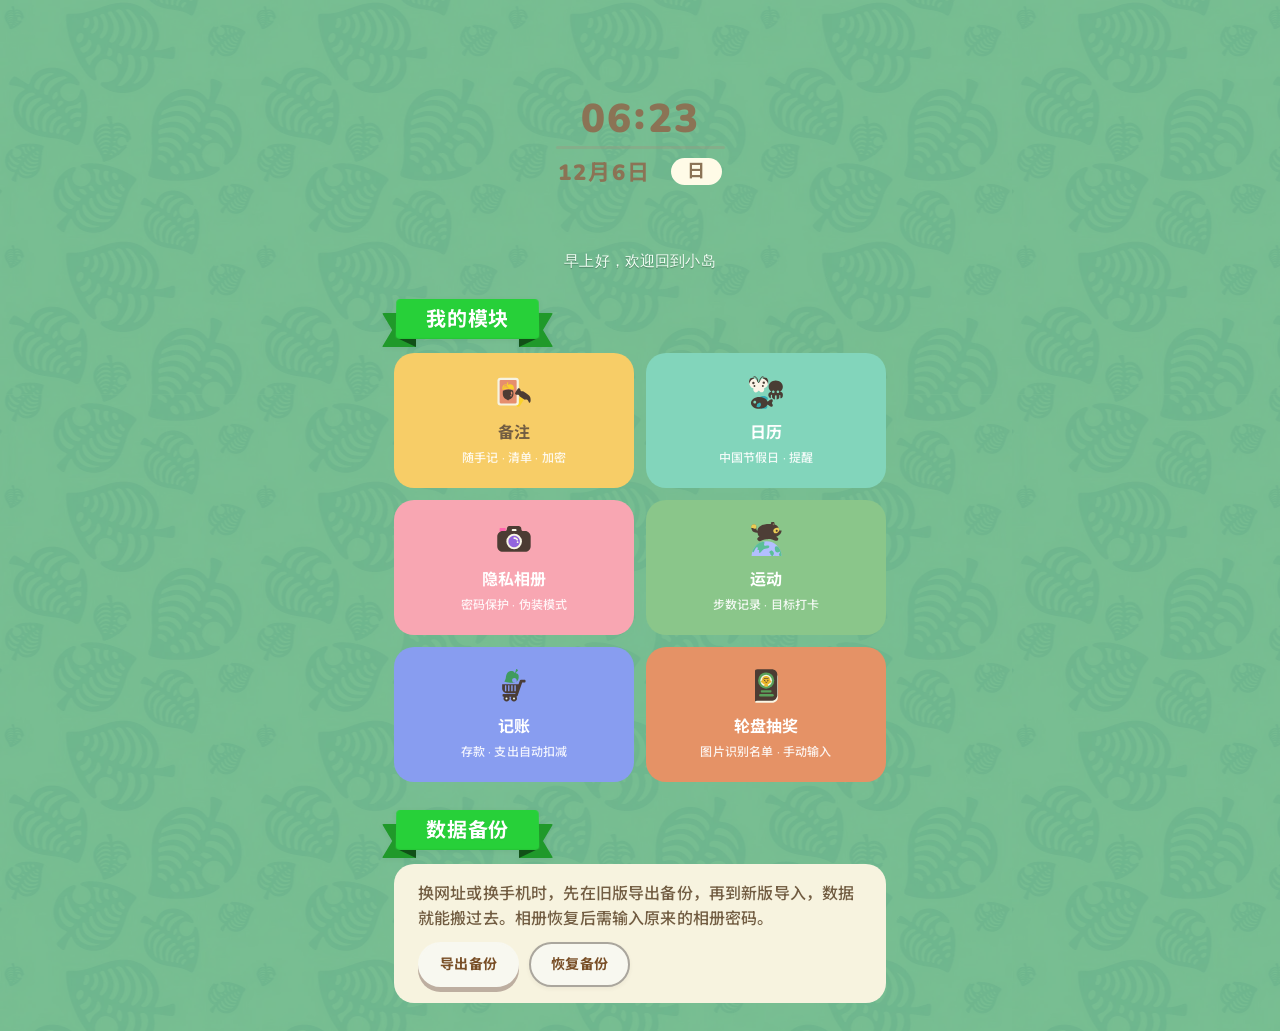
==== mobile.html @ 356480a2 "fix local model url + cloud error surfacing" ====
<!doctype html>
<html lang="zh-CN">
    <head>
        <meta charset="UTF-8" />
        <meta name="viewport" content="width=device-width, initial-scale=1.0, viewport-fit=cover" />
        <meta name="theme-color" content="#7dc395" />
        <meta name="apple-mobile-web-app-capable" content="yes" />
        <meta name="apple-mobile-web-app-status-bar-style" content="default" />
        <link rel="icon" href="./icon-180.png" />
        <link rel="apple-touch-icon" href="./icon-180.png" />
        <title>小岛生活</title>
      <script type="module" crossorigin src="./assets/mobile-BVuqs8he.js"></script>
      <link rel="modulepreload" crossorigin href="./assets/Wallet-O0yBPDvD.js">
      <link rel="stylesheet" crossorigin href="./assets/Wallet-Bjj44IBG.css">
      <link rel="stylesheet" crossorigin href="./assets/mobile-mYbQJjH1.css">
    </head>
    <body>
        <div id="root"></div>
    </body>
</html>
---- assets/Wallet-Bjj44IBG.css ----
@font-face{font-family:Nunito;font-style:normal;font-weight:500;font-display:swap;src:url(./nunito-latin-500-normal.78b3b3a4-EugFkASW.woff2) format("woff2")}@font-face{font-family:Nunito;font-style:normal;font-weight:700;font-display:swap;src:url(./nunito-latin-700-normal.0b62b606-Dort48En.woff2) format("woff2")}@font-face{font-family:Nunito;font-style:normal;font-weight:900;font-display:swap;src:url(./nunito-latin-900-normal.8b5d13b8-BVB1fGs6.woff2) format("woff2")}@font-face{font-family:Noto Sans SC;font-style:normal;font-weight:400;font-display:swap;src:url(./noto-sans-sc-latin-400-normal.d0072abd-C8q2FS1w.woff2) format("woff2")}@font-face{font-family:Noto Sans SC;font-style:normal;font-weight:500;font-display:swap;src:url(./noto-sans-sc-latin-500-normal.df58f967-JVPArRf3.woff2) format("woff2")}@font-face{font-family:Noto Sans SC;font-style:normal;font-weight:700;font-display:swap;src:url(./noto-sans-sc-latin-700-normal.11e48442-BzR54Sjf.woff2) format("woff2")}@font-face{font-family:Noto Sans SC;font-style:normal;font-weight:400;font-display:swap;src:url(./noto-sans-sc-chinese-simplified-400-normal.e25467c8-Ba7eOkfT.woff2) format("woff2")}@font-face{font-family:Noto Sans SC;font-style:normal;font-weight:500;font-display:swap;src:url(./noto-sans-sc-chinese-simplified-500-normal.d3553b6f-z_irmif2.woff2) format("woff2")}@font-face{font-family:Noto Sans SC;font-style:normal;font-weight:700;font-display:swap;src:url(./noto-sans-sc-chinese-simplified-700-normal.6e0a7691-DoUziBww.woff2) format("woff2")}:root{--animal-primary-color: #19c8b9;--animal-primary-color-hover: #3dd4c6;--animal-primary-color-active: #50b9ab;--animal-primary-color-bg: #e6f9f6;--animal-success-color: #6fba2c;--animal-success-color-hover: #85cc45;--animal-success-color-active: #5a9e1e;--animal-warning-color: #f5c31c;--animal-warning-color-hover: #f7d04a;--animal-warning-color-active: #dba90e;--animal-error-color: #e05a5a;--animal-error-color-hover: #e87878;--animal-error-color-active: #c94444;--animal-text-color: #794f27;--animal-text-color-secondary: #9f927d;--animal-text-color-muted: #794f27;--animal-text-color-disabled: #c4b89e;--animal-border-color: #aaa69d;--animal-border-color-hover: #827157;--animal-border-color-light: #e8e2d6;--animal-bg-color: #f8f8f0;--animal-bg-color-secondary: #f0e8d8;--animal-bg-color-disabled: #f0ece2;--animal-mask-bg: rgba(0, 0, 0, .35);--animal-font-family: Nunito, "Noto Sans SC", -apple-system, "PingFang SC", "Hiragino Sans GB", "Microsoft YaHei", sans-serif !important;--animal-font-size-sm: 12px;--animal-font-size-base: 14px;--animal-font-size-lg: 16px;--animal-line-height-base: 1.5715;--animal-spacing-xs: 4px;--animal-spacing-sm: 8px;--animal-spacing-md: 12px;--animal-spacing-lg: 16px;--animal-spacing-xl: 24px;--animal-border-radius-sm: 16px;--animal-border-radius-base: 18px;--animal-border-radius-lg: 24px;--animal-border-width: 2px;--animal-shadow-sm: 0 2px 4px 0 rgba(61, 52, 40, .06);--animal-shadow-base: 0 3px 10px 0 rgba(61, 52, 40, .1);--animal-shadow-lg: 0 8px 24px 0 rgba(61, 52, 40, .14);--animal-motion-duration-fast: .15s;--animal-motion-duration-base: .25s;--animal-motion-duration-slow: .35s;--animal-motion-ease: cubic-bezier(.4, 0, .2, 1);--animal-height-sm: 32px;--animal-height-base: 40px;--animal-height-lg: 48px}*,*:before,*:after{box-sizing:border-box}[class^=animal-]{font-family:var(--animal-font-family);color:var(--animal-text-color);-webkit-font-smoothing:antialiased;-moz-osx-font-smoothing:grayscale}.animal-backtop-5ePXP{position:fixed;bottom:48px;right:32px;z-index:1000;cursor:pointer;transition:opacity .3s cubic-bezier(.4,0,.2,1),transform .3s cubic-bezier(.4,0,.2,1),visibility .3s cubic-bezier(.4,0,.2,1);opacity:0;visibility:hidden;transform:translateY(12px);-webkit-user-select:none;user-select:none;border:none;outline:none;background:none;padding:0;line-height:1}.animal-backtop-5ePXP:hover{transform:translateY(0) scale(1.08)}.animal-backtop-5ePXP:active{transform:translateY(2px) scale(.96)}.animal-backtop-5ePXP:focus-visible{outline:2px solid #ffcc00;outline-offset:4px;border-radius:50%}.animal-visible-XgX7f{opacity:1;visibility:visible;transform:translateY(0)}.animal-img-iiltk{width:120px;height:120px;display:block;object-fit:contain;filter:drop-shadow(0 4px 10px rgba(91,78,30,.22));transition:filter .25s ease}.animal-backtop-5ePXP:hover .animal-img-iiltk{filter:drop-shadow(0 4px 14px rgba(91,78,30,.32))}@media(max-width:768px){.animal-backtop-5ePXP{bottom:24px;right:16px}.animal-img-iiltk{width:80px;height:80px}}.animal-btn-QoKe1{position:relative;display:inline-flex;align-items:center;justify-content:center;gap:var(--animal-spacing-sm);font-family:var(--animal-font-family);font-weight:600;white-space:nowrap;cursor:pointer;border:var(--animal-border-width) solid transparent;border-radius:50px;transition:all var(--animal-motion-duration-base) var(--animal-motion-ease);-webkit-user-select:none;user-select:none;outline:none;line-height:1;letter-spacing:.02em;box-shadow:var(--animal-shadow-sm)}.animal-btn-QoKe1:focus-visible{outline:2px solid var(--animal-primary-color);outline-offset:2px}.animal-btn-QoKe1:disabled{cursor:not-allowed;opacity:.5;box-shadow:none}.animal-btn-small-6Srsd{height:var(--animal-height-sm);padding:0 var(--animal-spacing-lg);font-size:var(--animal-font-size-sm);border-radius:var(--animal-border-radius-sm)}.animal-btn-middle-zEXqv{height:45px;padding:0 20px;font-size:var(--animal-font-size-base)}.animal-btn-large-k9IvA{height:var(--animal-height-lg);padding:0 32px;font-size:var(--animal-font-size-lg);border-radius:var(--animal-border-radius-lg)}.animal-btn-default-L7yE6{color:var(--animal-text-color);background:var(--animal-bg-color);border-color:var(--animal-border-color)}.animal-btn-default-L7yE6:hover:not(:disabled){color:var(--animal-primary-color);border-color:var(--animal-primary-color);box-shadow:var(--animal-shadow-base);transform:translateY(-1px)}.animal-btn-default-L7yE6:active:not(:disabled){color:var(--animal-primary-color-active);border-color:var(--animal-primary-color-active);transform:translateY(0);box-shadow:var(--animal-shadow-sm)}.animal-btn-primary-9tMG9{color:#794f27;background:#f8f8f0;border-color:#f8f8f0;box-shadow:0 5px #bdaea0}.animal-btn-primary-9tMG9:hover:not(:disabled){background:#f8f8f0;border-color:#f8f8f0;transform:translateY(-1px);box-shadow:0 6px #bdaea0}.animal-btn-primary-9tMG9:active:not(:disabled){background:#f8f8f0;border-color:#f8f8f0;transform:translateY(2px);box-shadow:0 1px #bdaea0}.animal-btn-dashed-wzZ-i{color:var(--animal-text-color);background:var(--animal-bg-color);border-color:var(--animal-border-color);border-style:dashed}.animal-btn-dashed-wzZ-i:hover:not(:disabled){color:var(--animal-primary-color);border-color:var(--animal-primary-color);transform:translateY(-1px)}.animal-btn-dashed-wzZ-i:active:not(:disabled){color:var(--animal-primary-color-active);border-color:var(--animal-primary-color-active);transform:translateY(0)}.animal-btn-text-Tope4{color:var(--animal-text-color);background:transparent;border-color:transparent;box-shadow:none}.animal-btn-text-Tope4:hover:not(:disabled){background:var(--animal-bg-color-secondary)}.animal-btn-text-Tope4:active:not(:disabled){background:#e9ddc6}.animal-btn-link-pURnf{color:var(--animal-primary-color);background:transparent;border-color:transparent;box-shadow:none}.animal-btn-link-pURnf:hover:not(:disabled){color:var(--animal-primary-color-hover);opacity:.85}.animal-btn-link-pURnf:active:not(:disabled){color:var(--animal-primary-color-active)}.animal-btn-danger-zQ4kF.animal-btn-primary-9tMG9{color:#fff;background:var(--animal-error-color);border-color:var(--animal-error-color);box-shadow:0 5px 0 0 var(--animal-error-color-active)}.animal-btn-danger-zQ4kF.animal-btn-primary-9tMG9:hover:not(:disabled){background:var(--animal-error-color-hover);border-color:var(--animal-error-color-hover);box-shadow:0 6px 0 0 var(--animal-error-color-active)}.animal-btn-danger-zQ4kF.animal-btn-primary-9tMG9:active:not(:disabled){background:var(--animal-error-color-active);border-color:var(--animal-error-color-active);box-shadow:0 1px 0 0 var(--animal-error-color-active)}.animal-btn-danger-zQ4kF.animal-btn-default-L7yE6,.animal-btn-danger-zQ4kF.animal-btn-dashed-wzZ-i{color:#e05a5a;border-color:var(--animal-error-color)}.animal-btn-danger-zQ4kF.animal-btn-default-L7yE6:hover:not(:disabled),.animal-btn-danger-zQ4kF.animal-btn-dashed-wzZ-i:hover:not(:disabled){color:#e05a5a;border-color:var(--animal-error-color-hover)}.animal-btn-danger-zQ4kF.animal-btn-default-L7yE6:active:not(:disabled),.animal-btn-danger-zQ4kF.animal-btn-dashed-wzZ-i:active:not(:disabled){color:#e05a5a;border-color:var(--animal-error-color-active)}.animal-btn-danger-zQ4kF.animal-btn-text-Tope4,.animal-btn-danger-zQ4kF.animal-btn-link-pURnf{color:#fff}.animal-btn-danger-zQ4kF.animal-btn-text-Tope4:hover:not(:disabled),.animal-btn-danger-zQ4kF.animal-btn-link-pURnf:hover:not(:disabled){color:#fff}.animal-btn-danger-zQ4kF.animal-btn-text-Tope4:active:not(:disabled),.animal-btn-danger-zQ4kF.animal-btn-link-pURnf:active:not(:disabled){color:#fff}.animal-btn-ghost-Ykty4{background:transparent;box-shadow:none}.animal-btn-ghost-Ykty4.animal-btn-primary-9tMG9{color:var(--animal-primary-color);background:transparent;box-shadow:none}.animal-btn-ghost-Ykty4.animal-btn-primary-9tMG9:hover:not(:disabled){color:var(--animal-primary-color-hover);border-color:var(--animal-primary-color-hover);background:#19c8b914}.animal-btn-block-MC4pp{display:flex;width:100%}.animal-btn-loading-PfXLM{cursor:default;pointer-events:none;box-shadow:none;background:#0ec4b6;border:4px solid #4de2da;color:#fff;background-image:repeating-linear-gradient(-45deg,#0ec4b6,#0ec4b6 10px,#01b0a7 10px 20px);background-size:28.28px 28.28px;animation:animal-animal-btn-loading-Rf1hg 1s linear infinite}.animal-btn-icon-P5CS9{display:inline-flex;align-items:center}@keyframes animal-animal-btn-loading-Rf1hg{0%{background-position:0 0}to{background-position:-28.28px 0}}.animal-card-DJ515{border-radius:20px;background:#f7f3df;padding:16px 24px;color:#725d42;font-weight:500;transition:all .3s ease}.animal-card-dashed-fqnm1{background:#faf8f2;border:2px dashed #e8dcc8;box-shadow:none}.animal-card-hoverable-RF-YV{cursor:pointer}.animal-card-hoverable-RF-YV:hover{transform:translateY(-2px)}.animal-card-hoverable-RF-YV.animal-card-dashed-fqnm1:hover{transform:none;border-color:#d4c4a8}.animal-card-app-pink-3Eo8d{background:#f8a6b2;color:#fff}.animal-card-purple-Gq7sR{background:#b77dee;color:#fff}.animal-card-app-blue-GHH1a{background:#889df0;color:#fff}.animal-card-app-yellow-DWB-L{background:#f7cd67;color:#725d42}.animal-card-app-orange-V5yD7{background:#e59266;color:#fff}.animal-card-app-teal-R5kFG{background:#82d5bb;color:#fff}.animal-card-app-green-xlNUs{background:#8ac68a;color:#fff}.animal-card-app-red-DzE0l{background:#fc736d;color:#fff}.animal-card-lime-green-KiJbe{background:#d1da49;color:#3d5a1a}.animal-card-yellow-green-4c-lF{background:#ecdf52;color:#725d42}.animal-card-brown-hLCrx{background:#9a835a;color:#fff}.animal-card-warm-peach-pink-RlSVo{background:#e18c6f;color:#fff}.animal-pattern-default-w-ord{background:radial-gradient(circle,rgba(196,184,158,.15) 1.5px,transparent 1.5px),radial-gradient(circle,rgba(196,184,158,.1) 1px,transparent 1px),#f7f3df;background-size:28px 28px,14px 14px;background-position:0 0,7px 7px;border:1.5px solid #d4c4a8;color:#725d42}.animal-pattern-app-pink--UNSj{background:radial-gradient(circle,rgba(248,166,178,.18) 1.5px,transparent 1.5px),radial-gradient(circle,rgba(255,200,210,.12) 1px,transparent 1px),#fde4e8;background-size:28px 28px,14px 14px;background-position:0 0,7px 7px;border:1.5px solid #f8a6b2;color:#a85565}.animal-pattern-purple-uTyc6{background:radial-gradient(circle,rgba(183,125,238,.18) 1.5px,transparent 1.5px),radial-gradient(circle,rgba(220,180,255,.12) 1px,transparent 1px),#f0e8ff;background-size:28px 28px,14px 14px;background-position:0 0,7px 7px;border:1.5px solid #b77dee;color:#6a3a9a}.animal-pattern-app-blue-KIXQM{background:radial-gradient(circle,rgba(136,157,240,.18) 1.5px,transparent 1.5px),radial-gradient(circle,rgba(180,195,255,.12) 1px,transparent 1px),#e8edff;background-size:28px 28px,14px 14px;background-position:0 0,7px 7px;border:1.5px solid #889df0;color:#4a5a8a}.animal-pattern-app-yellow-K9MwO{background:radial-gradient(circle,rgba(247,205,103,.18) 1.5px,transparent 1.5px),radial-gradient(circle,rgba(255,230,160,.12) 1px,transparent 1px),#fff8e0;background-size:28px 28px,14px 14px;background-position:0 0,7px 7px;border:1.5px solid #f7cd67;color:#7a6528}.animal-pattern-app-orange-QdKbc{background:radial-gradient(circle,rgba(229,146,102,.18) 1.5px,transparent 1.5px),radial-gradient(circle,rgba(255,190,150,.12) 1px,transparent 1px),#fff0e8;background-size:28px 28px,14px 14px;background-position:0 0,7px 7px;border:1.5px solid #e59266;color:#8a4a2a}.animal-pattern-app-teal-bRRLd{background:radial-gradient(circle,rgba(130,213,187,.18) 1.5px,transparent 1.5px),radial-gradient(circle,rgba(170,235,210,.12) 1px,transparent 1px),#e8faf5;background-size:28px 28px,14px 14px;background-position:0 0,7px 7px;border:1.5px solid #82d5bb;color:#2a6b5a}.animal-pattern-app-green-FKDYa{background:radial-gradient(circle,rgba(138,198,138,.18) 1.5px,transparent 1.5px),radial-gradient(circle,rgba(180,220,180,.12) 1px,transparent 1px),#e8f5e8;background-size:28px 28px,14px 14px;background-position:0 0,7px 7px;border:1.5px solid #8ac68a;color:#3a6b3a}.animal-pattern-app-red--c4q5{background:radial-gradient(circle,rgba(252,115,109,.18) 1.5px,transparent 1.5px),radial-gradient(circle,rgba(255,160,155,.12) 1px,transparent 1px),#ffe8e8;background-size:28px 28px,14px 14px;background-position:0 0,7px 7px;border:1.5px solid #fc736d;color:#9a3a3a}.animal-pattern-lime-green-z13TC{background:radial-gradient(circle,rgba(209,218,73,.18) 1.5px,transparent 1.5px),radial-gradient(circle,rgba(230,240,130,.12) 1px,transparent 1px),#f5f8e0;background-size:28px 28px,14px 14px;background-position:0 0,7px 7px;border:1.5px solid #d1da49;color:#5a6b28}.animal-pattern-yellow-green-Cgkp8{background:radial-gradient(circle,rgba(236,223,82,.18) 1.5px,transparent 1.5px),radial-gradient(circle,rgba(255,245,140,.12) 1px,transparent 1px),#fffde8;background-size:28px 28px,14px 14px;background-position:0 0,7px 7px;border:1.5px solid #ecdf52;color:#6a5a28}.animal-pattern-brown-2fhlx{background:radial-gradient(circle,rgba(154,131,90,.18) 1.5px,transparent 1.5px),radial-gradient(circle,rgba(190,165,120,.12) 1px,transparent 1px),#f5f0e0;background-size:28px 28px,14px 14px;background-position:0 0,7px 7px;border:1.5px solid #9a835a;color:#5a4a2a}.animal-pattern-warm-peach-pink-EXPaC{background:radial-gradient(circle,rgba(225,140,111,.18) 1.5px,transparent 1.5px),radial-gradient(circle,rgba(255,185,160,.12) 1px,transparent 1px),#fff0e8;background-size:28px 28px,14px 14px;background-position:0 0,7px 7px;border:1.5px solid #e18c6f;color:#8a4a2a}.animal-checkboxGroup-q3P6l{display:flex;flex-wrap:wrap;gap:16px;font-family:Nunito,Noto Sans SC,-apple-system,PingFang SC,Hiragino Sans GB,Microsoft YaHei,sans-serif!important}.animal-horizontal-fBBSw{flex-direction:row}.animal-vertical-klL45{flex-direction:column;gap:12px}.animal-checkboxItem-DxKFM{display:inline-flex;align-items:center;gap:8px;cursor:pointer;-webkit-user-select:none;user-select:none;position:relative}.animal-small-2wCHI{--cbx-size: 18px;--cbx-check-w: 10px;--cbx-check-h: 9px}.animal-small-2wCHI .animal-label-L0ila{font-size:12px}.animal-middle-VUB-E{--cbx-size: 22px;--cbx-check-w: 12px;--cbx-check-h: 11px}.animal-middle-VUB-E .animal-label-L0ila{font-size:14px}.animal-large-QQxPe{--cbx-size: 28px;--cbx-check-w: 15px;--cbx-check-h: 14px}.animal-large-QQxPe .animal-label-L0ila{font-size:16px}.animal-cbx-r-W7r{position:relative;width:var(--cbx-size);height:var(--cbx-size);flex-shrink:0;box-sizing:border-box}.animal-cbx-r-W7r input[type=checkbox]{-webkit-appearance:none;-moz-appearance:none;appearance:none;-webkit-tap-highlight-color:transparent;cursor:pointer;margin:0;position:absolute;top:0;left:0;width:var(--cbx-size);height:var(--cbx-size);border:2px solid #c4b89e;border-radius:50%;background:#f7f3df;transition:border-color .25s cubic-bezier(.4,0,.2,1)}.animal-cbx-r-W7r input[type=checkbox]:focus-visible{outline:2px solid #f5c31c;outline-offset:2px}.animal-cbx-r-W7r .animal-splash-95w6m{display:block;width:var(--cbx-size);height:var(--cbx-size);background:none;border-radius:50%;position:absolute;top:0;left:0;transform:translateZ(0);pointer-events:none}.animal-cbx-r-W7r .animal-check-aNoPL{position:absolute;top:50%;left:50%;width:var(--cbx-check-w);height:var(--cbx-check-h);transform:translate(-50%,-54%);z-index:1;pointer-events:none}.animal-cbx-r-W7r .animal-check-aNoPL path{stroke:#fff;stroke-width:3;stroke-linecap:round;stroke-linejoin:round;stroke-dasharray:19;stroke-dashoffset:19;transition:stroke-dashoffset .3s ease;transition-delay:.2s}.animal-cbx-r-W7r input:checked{border-color:#50b9ab}.animal-cbx-r-W7r input:checked~.animal-splash-95w6m{animation:animal-animal-cbx-splash-dEVmu .6s ease forwards}.animal-cbx-r-W7r input:checked~.animal-check-aNoPL path{stroke-dashoffset:0}.animal-label-L0ila{color:#725d42;font-weight:500;letter-spacing:.01em;transition:color .15s}.animal-checked-S7gPe .animal-label-L0ila{color:#794f27}.animal-checked-S7gPe .animal-cbx-r-W7r input{background:#19c8b9}.animal-disabled-zDC-1{cursor:not-allowed;opacity:.55}.animal-disabled-zDC-1 .animal-cbx-r-W7r input{background:#f0ece2;border-color:#d4c9b4}.animal-disabled-zDC-1 .animal-cbx-r-W7r input:checked~.animal-splash-95w6m{animation:none}.animal-disabled-zDC-1 .animal-cbx-r-W7r .animal-check-aNoPL path{stroke:#c4b89e}.animal-disabled-zDC-1 .animal-label-L0ila{color:#c4b89e}.animal-groupDisabled-LvBFd .animal-checkboxItem-DxKFM{cursor:not-allowed}@keyframes animal-animal-cbx-splash-dEVmu{40%{background:#19c8b9;box-shadow:0 -18px 0 -8px #19c8b9,16px -8px 0 -8px #19c8b9,16px 8px 0 -8px #19c8b9,0 18px 0 -8px #19c8b9,-16px 8px 0 -8px #19c8b9,-16px -8px 0 -8px #19c8b9}to{background:#19c8b9;box-shadow:0 -36px 0 -10px transparent,32px -16px 0 -10px transparent,32px 16px 0 -10px transparent,0 36px 0 -10px transparent,-32px 16px 0 -10px transparent,-32px -16px 0 -10px transparent}}.animal-faqCard-5jlOE{position:relative;background:var(--animal-bg-color);border-radius:var(--animal-border-radius-base);border:var(--animal-border-width) solid var(--animal-border-color);overflow:hidden;transition:border-color var(--animal-motion-duration-base) var(--animal-motion-ease);margin-bottom:var(--animal-spacing-md)}.animal-faqCard-5jlOE.animal-disabled-9DAjm{opacity:.6;cursor:not-allowed}.animal-questionHeader-iqP87{display:flex;align-items:center;gap:var(--animal-spacing-md);width:100%;padding:var(--animal-spacing-lg) var(--animal-spacing-xl);background:transparent;border:none;cursor:pointer;text-align:left}.animal-questionHeader-iqP87:disabled{cursor:not-allowed}.animal-questionIcon-xRkdp{display:flex;align-items:center;justify-content:center;width:28px;height:28px;background:var(--animal-primary-color);color:#fff;border-radius:50%;font-size:18px;font-weight:700;line-height:1;flex-shrink:0;transition:background-color var(--animal-motion-duration-base) var(--animal-motion-ease),transform var(--animal-motion-duration-base) var(--animal-motion-ease);box-shadow:0 2px 4px #19c8b94d}.animal-expanded-a8Eze .animal-questionIcon-xRkdp{background:var(--animal-primary-color-active);transform:rotate(180deg)}.animal-questionText-jVpUv{flex:1;font-size:var(--animal-font-size-lg);font-weight:600;color:var(--animal-text-color);line-height:1.4}.animal-leafDecoration-RoK4H{color:var(--animal-primary-color);opacity:.5;transition:opacity var(--animal-motion-duration-base) var(--animal-motion-ease),transform var(--animal-motion-duration-base) var(--animal-motion-ease)}.animal-expanded-a8Eze .animal-leafDecoration-RoK4H{opacity:1;transform:rotate(45deg)}.animal-answerWrapper-tzFtx{display:grid;grid-template-rows:0fr;transition:grid-template-rows .3s cubic-bezier(.4,0,.2,1);will-change:grid-template-rows}.animal-expanded-a8Eze .animal-answerWrapper-tzFtx{grid-template-rows:1fr}.animal-answerContent-ppsk-{overflow:hidden;padding:0 var(--animal-spacing-xl);color:var(--animal-text-color-secondary);font-size:var(--animal-font-size-base);line-height:1.7;transition:padding var(--animal-motion-duration-base) var(--animal-motion-ease)}.animal-expanded-a8Eze .animal-answerContent-ppsk-{padding-bottom:var(--animal-spacing-xl)}.animal-answerContent-ppsk- a{color:var(--animal-primary-color);text-decoration:none;font-weight:500;transition:color var(--animal-motion-duration-fast) var(--animal-motion-ease)}.animal-answerContent-ppsk- a:hover{color:var(--animal-primary-color-hover);text-decoration:underline}.animal-answerContent-ppsk- p{margin:0 0 var(--animal-spacing-sm) 0}.animal-answerContent-ppsk- p:last-child{margin-bottom:0}.animal-answerContent-ppsk- ul{margin:var(--animal-spacing-sm) 0;padding-left:var(--animal-spacing-xl)}.animal-answerContent-ppsk- li{margin-bottom:var(--animal-spacing-xs)}.animal-faqCardGroup-CbaJA{display:flex;flex-direction:column;gap:var(--animal-spacing-sm)}.animal-divider-ZBhpE{width:100%;height:12px;background:url("data:image/svg+xml,%3csvg%20width='297'%20height='14'%20viewBox='0%200%20297%2014'%20xmlns='http://www.w3.org/2000/svg'%3e%3cpath%20d='M20%2010.42L33%2011%2028.002%200zM10%206.97L0%203l.858%209zM43%201l.613%2011L53%205.585zm89%2013l11-5.867L133.507%201zm67-3.58l13%20.58-4.998-11zm-10-3.45L179%203l.858%209zM90.634%201L88%2013l12-4.39zM155%2013l12-2.4-8.47-9.6zM110%203l2.057%209L118%206.292zm-47%208.215L76%2014%2071.048%201zM222%201l.613%2011L232%205.585zm47.634%200L267%2013l12-4.39zM289%203l2.057%209L297%206.292zm-48%208.215L254%2014l-4.952-13z'%20fill='%23D8D0C3'%20fill-rule='evenodd'/%3e%3c/svg%3e") center / contain no-repeat}.animal-line-teal-Z80hb{background-image:url("data:image/svg+xml,%3csvg%20height='14'%20viewBox='0%200%20297%2014'%20width='297'%20xmlns='http://www.w3.org/2000/svg'%3e%3cpath%20d='M20%2010.42L33%2011%2028.002%200zM10%206.97L0%203l.858%209zM43%201l.613%2011L53%205.585zm89%2013l11-5.867L133.507%201zm67-3.58l13%20.58-4.998-11zm-10-3.45L179%203l.858%209zM90.634%201L88%2013l12-4.39zM155%2013l12-2.4-8.47-9.6zM110%203l2.057%209L118%206.292zm-47%208.215L76%2014%2071.048%201zM222%201l.613%2011L232%205.585zm47.634%200L267%2013l12-4.39zM289%203l2.057%209L297%206.292zm-48%208.215L254%2014l-4.952-13z'%20fill='%23008077'%20fill-rule='evenodd'/%3e%3c/svg%3e")}.animal-line-white-VDY1E{background-image:url([data-uri])}.animal-line-yellow-ifvJz{background-image:url("data:image/svg+xml,%3csvg%20width='297'%20height='14'%20viewBox='0%200%20297%2014'%20xmlns='http://www.w3.org/2000/svg'%3e%3cpath%20d='M20%2010.42L33%2011%2028.002%200zM10%206.97L0%203l.858%209zM43%201l.613%2011L53%205.585zm89%2013l11-5.867L133.507%201zm67-3.58l13%20.58-4.998-11zm-10-3.45L179%203l.858%209zM90.634%201L88%2013l12-4.39zM155%2013l12-2.4-8.47-9.6zM110%203l2.057%209L118%206.292zm-47%208.215L76%2014%2071.048%201zM222%201l.613%2011L232%205.585zm47.634%200L267%2013l12-4.39zM289%203l2.057%209L297%206.292zm-48%208.215L254%2014l-4.952-13z'%20fill='%23F1E26F'%20fill-rule='evenodd'/%3e%3c/svg%3e")}.animal-wave-yellow-AO-io{background-image:url("data:image/svg+xml,%3csvg%20height='10'%20viewBox='0%200%20375%2010'%20width='375'%20xmlns='http://www.w3.org/2000/svg'%3e%3cpath%20d='M374.85%209.45c-4.171%200-6.32-1.84-8.213-3.464-1.7-1.458-3.168-2.716-6.207-2.716-3.039%200-4.506%201.258-6.207%202.716-1.894%201.624-4.042%203.464-8.212%203.464-4.172%200-6.32-1.84-8.213-3.464-1.7-1.458-3.168-2.716-6.206-2.716-3.039%200-4.507%201.258-6.208%202.716-1.894%201.624-4.042%203.464-8.212%203.464-4.172%200-6.318-1.84-8.213-3.464-1.7-1.458-3.168-2.716-6.206-2.716-3.038%200-4.507%201.258-6.208%202.716-1.893%201.624-4.04%203.464-8.212%203.464s-6.319-1.84-8.212-3.464c-1.7-1.458-3.168-2.716-6.206-2.716-3.038%200-4.506%201.258-6.207%202.716-1.894%201.624-4.041%203.464-8.212%203.464-4.17%200-6.318-1.84-8.212-3.464-1.7-1.458-3.168-2.716-6.206-2.716-3.037%200-4.505%201.258-6.206%202.716-1.893%201.624-4.04%203.464-8.211%203.464s-6.319-1.84-8.213-3.464c-1.7-1.458-3.168-2.716-6.206-2.716-3.037%200-4.505%201.258-6.205%202.716-1.893%201.624-4.04%203.464-8.211%203.464-4.17%200-6.318-1.84-8.212-3.464-1.7-1.458-3.169-2.716-6.207-2.716-3.037%200-4.505%201.258-6.205%202.716-1.894%201.624-4.04%203.464-8.212%203.464-4.17%200-6.316-1.84-8.211-3.464-1.7-1.458-3.166-2.716-6.204-2.716s-4.506%201.258-6.205%202.716c-1.895%201.624-4.042%203.464-8.213%203.464-4.17%200-6.317-1.84-8.21-3.464-1.701-1.458-3.17-2.716-6.208-2.716-3.036%200-4.504%201.258-6.203%202.716-1.894%201.624-4.04%203.464-8.21%203.464s-6.318-1.84-8.213-3.464c-1.698-1.458-3.166-2.716-6.203-2.716-3.039%200-4.507%201.258-6.207%202.716C92.808%207.61%2090.66%209.45%2086.49%209.45c-4.17%200-6.317-1.84-8.21-3.464-1.7-1.458-3.168-2.716-6.205-2.716-3.036%200-4.504%201.258-6.203%202.716-1.893%201.624-4.04%203.464-8.21%203.464s-6.318-1.84-8.211-3.464c-1.7-1.458-3.168-2.716-6.205-2.716-3.038%200-4.506%201.258-6.207%202.716-1.893%201.624-4.041%203.464-8.212%203.464-4.17%200-6.317-1.84-8.211-3.464-1.7-1.458-3.167-2.716-6.204-2.716-3.036%200-4.503%201.258-6.202%202.716C6.316%207.61%204.17%209.45%200%209.45V6.18c3.036%200%204.503-1.258%206.203-2.716C8.096%201.841%2010.243%200%2014.413%200c4.17%200%206.315%201.841%208.21%203.464%201.7%201.458%203.166%202.716%206.204%202.716s4.506-1.258%206.206-2.716C36.928%201.841%2039.075%200%2043.246%200c4.17%200%206.317%201.841%208.21%203.464%201.7%201.458%203.168%202.716%206.205%202.716%203.038%200%204.505-1.258%206.204-2.716C65.76%201.841%2067.905%200%2072.075%200c4.17%200%206.317%201.841%208.21%203.464%201.7%201.458%203.168%202.716%206.205%202.716%203.038%200%204.507-1.258%206.207-2.716C94.592%201.841%2096.738%200%20100.91%200c4.17%200%206.317%201.841%208.21%203.464%201.7%201.458%203.168%202.716%206.205%202.716s4.506-1.258%206.204-2.716C123.423%201.841%20125.57%200%20129.739%200c4.172%200%206.319%201.841%208.213%203.464%201.7%201.458%203.168%202.716%206.205%202.716%203.038%200%204.506-1.258%206.207-2.716C152.257%201.841%20154.404%200%20158.575%200c4.17%200%206.317%201.841%208.211%203.464%201.7%201.458%203.166%202.716%206.204%202.716%203.039%200%204.506-1.258%206.206-2.716C181.09%201.841%20183.236%200%20187.407%200c4.172%200%206.318%201.841%208.213%203.464%201.7%201.458%203.167%202.716%206.206%202.716%203.038%200%204.506-1.258%206.205-2.716C209.925%201.841%20212.071%200%20216.242%200s6.318%201.841%208.212%203.464c1.7%201.458%203.168%202.716%206.207%202.716s4.506-1.258%206.205-2.716C238.76%201.841%20240.908%200%20245.078%200c4.172%200%206.318%201.841%208.212%203.464%201.7%201.458%203.168%202.716%206.206%202.716%203.038%200%204.506-1.258%206.206-2.716C267.596%201.841%20269.744%200%20273.915%200c4.17%200%206.317%201.841%208.212%203.464%201.7%201.458%203.167%202.716%206.206%202.716s4.507-1.258%206.206-2.716C296.434%201.841%20298.582%200%20302.753%200s6.318%201.841%208.212%203.464c1.7%201.458%203.168%202.716%206.207%202.716s4.506-1.258%206.207-2.716C325.272%201.841%20327.419%200%20331.592%200c4.17%200%206.317%201.841%208.212%203.464%201.7%201.458%203.168%202.716%206.207%202.716%203.038%200%204.506-1.258%206.206-2.716C354.11%201.841%20356.259%200%20360.43%200c4.17%200%206.319%201.841%208.213%203.464%201.7%201.458%203.168%202.716%206.207%202.716z'%20fill='%23f1e26f'%20fill-rule='evenodd'/%3e%3c/svg%3e")}.animal-dashed-brown--I1Lx,.animal-dashed-teal-K-4mV,.animal-dashed-white-iMYTR,.animal-dashed-yellow-Vu6Tq{background-image:none;background-repeat:repeat-x;background-position:center;background-size:12px 2px}.animal-dashed-brown--I1Lx{background:linear-gradient(to right,#c4b89e 50%,transparent 50%) center / 12px 2px repeat-x}.animal-dashed-teal-K-4mV{background:linear-gradient(to right,#19c8b9 50%,transparent 50%) center / 12px 2px repeat-x}.animal-dashed-white-iMYTR{background:linear-gradient(to right,#ffffff 50%,transparent 50%) center / 12px 2px repeat-x}.animal-dashed-yellow-Vu6Tq{background:linear-gradient(to right,#f5d04a 50%,transparent 50%) center / 12px 2px repeat-x}.animal-mask-KHrsi{position:fixed;inset:0;z-index:1000;background:#0000002e;opacity:0;pointer-events:none;transition:opacity .36s ease}.animal-maskOpen-7193K{opacity:1;pointer-events:all}.animal-panel-QgR5i{position:fixed;z-index:1001;display:flex;flex-direction:column;background:#f7f3df;color:#807359;font-family:Nunito,Noto Sans SC,sans-serif;overflow:hidden;transition:transform .36s cubic-bezier(.2,0,.2,1)}.animal-panelRight-7QkHl{top:0;right:0;height:100vh;max-width:calc(100vw - 32px);border-radius:20px 0 0 20px;box-shadow:-12px 0 32px #3d34282e;transform:translate(100%)}.animal-panelLeft-e9NDC{top:0;left:0;height:100vh;max-width:calc(100vw - 32px);border-radius:0 20px 20px 0;box-shadow:12px 0 32px #3d34282e;transform:translate(-100%)}.animal-panelTop-6X8v0{top:0;left:0;right:0;max-height:calc(100vh - 32px);border-radius:0 0 20px 20px;box-shadow:0 12px 32px #3d34282e;transform:translateY(-100%)}.animal-panelBottom-BIUsb{bottom:0;left:0;right:0;max-height:calc(100vh - 32px);border-radius:20px 20px 0 0;box-shadow:0 -12px 32px #3d34282e;transform:translateY(100%)}.animal-panel-QgR5i.animal-panelOpen-WGFkv{transform:none}.animal-header--lePi{display:flex;align-items:center;justify-content:space-between;padding:24px 24px 15px;flex-shrink:0}.animal-title-S22Ci{font-size:28px;font-weight:700;color:#725d42}.animal-close-b3iSc{display:inline-flex;align-items:center;justify-content:center;width:32px;height:32px;border:none;background:transparent;font-size:22px;line-height:1;color:#725d4299;border-radius:50%;cursor:pointer;transition:all .2s}.animal-close-b3iSc:hover{background:#725d421a;color:#725d42}.animal-body-lnM2P{flex:1;overflow-y:auto;padding:0 24px 24px;font-size:20px;font-weight:600;line-height:1.6;color:#8a7b66}.animal-footer-2AMEJ{display:flex;align-items:center;justify-content:flex-end;gap:12px;padding:0 24px 24px;flex-shrink:0}.animal-footer-5DMOR{width:100%;height:80px;background:url(./footer-sea.42da0dab-KW3WQY0j.svg) center / contain no-repeat}.animal-tree-KZ8hX{background-image:url(./footer-tree.00819557-BRl1Kfv7.webp);background-size:cover;background-position:bottom center}.animal-seamless--hC-K{background-repeat:repeat-x;background-size:auto 100%;background-position:left bottom}.animal-island-form-fyTI8{box-sizing:border-box;margin:0;padding:0;color:#000000d9;font-size:14px;line-height:1.6;list-style:none}.animal-island-form-horizontal-JQ-SU{display:flex;flex-direction:column;gap:8px}.animal-island-form-horizontal-JQ-SU .animal-island-form-item-g74aA{display:grid;grid-template-columns:repeat(24,minmax(0,1fr));align-items:baseline;row-gap:8px}.animal-island-form-vertical-1-NQN{display:flex;flex-direction:column;gap:8px}.animal-island-form-vertical-1-NQN .animal-island-form-item-g74aA{display:block}.animal-island-form-vertical-1-NQN .animal-island-form-item-label-aCJ6a{display:block;margin-bottom:6px}.animal-island-form-inline-Y-Nk0{display:flex;flex-wrap:wrap;gap:8px}.animal-island-form-inline-Y-Nk0 .animal-island-form-item-g74aA{flex:0 0 auto}.animal-island-form-small-YW1VY .animal-island-form-item-label-aCJ6a{font-size:12px}.animal-island-form-middle-FCRU- .animal-island-form-item-label-aCJ6a{font-size:14px}.animal-island-form-large-UB8sv .animal-island-form-item-label-aCJ6a{font-size:16px}.animal-island-form-disabled-56MSB{cursor:not-allowed;opacity:.6}.animal-island-form-item-g74aA{box-sizing:border-box;margin:0;padding:0;vertical-align:top}.animal-island-form-item-label-aCJ6a{display:inline-block;flex:0 0 auto;line-height:1.6;color:#000000d9;font-weight:400;white-space:nowrap}.animal-island-form-item-label-required-JQ5sj:before{content:"*";color:#ff4d4f;margin-right:4px}.animal-island-form-item-label-colon-P-Ted:after{content:":";margin:0 4px 0 2px}.animal-island-form-item-control-vpLDe{min-width:0}.animal-island-form-item-control-input-XM3db{position:relative;display:flex;align-items:center;min-height:32px}.animal-island-form-item-control-input-XM3db>*{flex:1 1 auto;max-width:100%}.animal-island-form-item-explain-Yk5kW{min-height:22px;color:#00000073;font-size:12px;line-height:1.5;margin-top:4px}.animal-island-form-item-explain-error--EqdA{color:#ff4d4f}.animal-island-form-item-feedback-icon-Et6Nr{display:inline-block;margin-right:4px;color:#ff4d4f;font-size:12px}.animal-island-form-item-has-error-E0EuR .animal-island-form-item-explain-Yk5kW{color:#ff4d4f}.animal-island-form-item-has-warning--p8ye .animal-island-form-item-explain-Yk5kW{color:#faad14}.animal-island-form-item-has-success-AJCnO .animal-island-form-item-explain-Yk5kW{color:#52c41a}.animal-island-form-item-is-validating-kFRzU .animal-island-form-item-explain-Yk5kW{color:#1677ff}.animal-icon-wUFR-{display:inline-block;background-repeat:no-repeat;background-position:center;background-size:contain}.animal-icon-bounce-1MvWH:hover{animation:animal-iconBounce-Q1e3X .3s ease-in-out forwards}@keyframes animal-iconBounce-Q1e3X{0%{transform:scale(1) rotate(0)}50%{transform:scale(1.2) rotate(-5deg)}to{transform:scale(1.1) rotate(-4deg)}}.animal-icon-miles-oVFnM{background-image:url(./icon-miles.defd75be-Dgog9BV0.svg)}.animal-icon-camera-W9x4U{background-image:url("data:image/svg+xml,%3csvg%20width='85'%20height='66'%20viewBox='0%200%2085%2066'%20fill='none'%20xmlns='http://www.w3.org/2000/svg'%3e%3crect%20x='5.94434'%20y='4.92773'%20width='15.5386'%20height='16.1112'%20rx='1.78001'%20fill='%23FF66AD'/%3e%3cpath%20fill-rule='evenodd'%20clip-rule='evenodd'%20d='M30.585%200H54.7227C56.8954%200.0509226%2061.251%201.72121%2061.2917%207.99496C61.2917%2010.9719%2062.9303%2012.1182%2064.1666%2012.4312H70.5935C78.4581%2012.4312%2084.8336%2018.8067%2084.8336%2026.6712V51.0976C84.8336%2058.9622%2078.4581%2065.3377%2070.5935%2065.3377H14.2401C6.37551%2065.3377%200%2058.9622%200%2051.0976V26.6712C0%2018.8067%206.37549%2012.4312%2014.2401%2012.4312H21.3539C22.5467%2012.1169%2024.1915%2011.0856%2024.1915%208.63043C24.1915%204.37225%2026.5803%200%2030.585%200Z'%20fill='%234C3C33'/%3e%3cpath%20d='M47.2051%207.81382H38.5511C36.0335%208.96867%2036.4298%2012.6061%2037.9934%2012.6061H48.3218C50.0712%2010.9311%2048.3218%207.69332%2047.2051%207.81382Z'%20fill='%23F9F6E5'/%3e%3cellipse%20cx='42.9035'%20cy='39.4683'%20rx='19.7658'%20ry='19.7652'%20fill='%23F9F6E5'/%3e%3cpath%20fill-rule='evenodd'%20clip-rule='evenodd'%20d='M57.5033%2039.468C57.5033%2047.5323%2050.9659%2054.0697%2042.9016%2054.0697C34.8372%2054.0697%2028.2998%2047.5323%2028.2998%2039.468C28.2998%2031.4036%2034.8372%2024.8662%2042.9016%2024.8662C50.9659%2024.8662%2057.5033%2031.4036%2057.5033%2039.468ZM53.8936%2040.9628C53.8936%2042.2078%2052.8844%2043.2171%2051.6394%2043.2171C50.3945%2043.2171%2049.3852%2042.2078%2049.3852%2040.9628C49.3852%2039.7179%2050.3945%2038.7086%2051.6394%2038.7086C52.8844%2038.7086%2053.8936%2039.7179%2053.8936%2040.9628ZM43.9772%2028.6918C42.996%2028.6022%2041.2035%2028.6918%2041.0334%2030.4128C40.8416%2032.3543%2042.5052%2032.8329%2043.9772%2032.8866C44.9658%2032.9228%2047.5574%2033.3182%2049.1556%2035.9975C49.4861%2036.571%2050.5237%2037.5062%2052.0306%2036.6586C53.5375%2035.811%2052.4715%2033.7908%2051.7502%2032.8866C50.94%2031.6534%2048.251%2029.0878%2043.9772%2028.6918Z'%20fill='%239364DE'/%3e%3c/svg%3e")}.animal-icon-chat-dfYOk{background-image:url("data:image/svg+xml,%3csvg%20width='80'%20height='67'%20viewBox='0%200%2080%2067'%20fill='none'%20xmlns='http://www.w3.org/2000/svg'%3e%3cpath%20fill-rule='evenodd'%20clip-rule='evenodd'%20d='M23.6992%209.64355C12.1012%209.64355%202.69922%2019.0456%202.69922%2030.6436V38.4145C2.69922%2050.0125%2012.1012%2059.4145%2023.6992%2059.4145H34.8603L40.1597%2066.2754C40.56%2066.7937%2041.3422%2066.7937%2041.7425%2066.2754L47.042%2059.4145H58.203C69.801%2059.4145%2079.203%2050.0124%2079.203%2038.4145V30.6436C79.203%2019.0456%2069.801%209.64355%2058.203%209.64355H23.6992Z'%20fill='%23F5F1E6'/%3e%3ccircle%20cx='20.8502'%20cy='35.8375'%20r='5.78961'%20fill='%235E483B'/%3e%3ccircle%20cx='40.4293'%20cy='35.8375'%20r='5.78961'%20fill='%235E483B'/%3e%3ccircle%20cx='60.0084'%20cy='35.8375'%20r='5.78961'%20fill='%235E483B'/%3e%3crect%20width='33.5693'%20height='19.2872'%20rx='9'%20fill='%23F583A4'/%3e%3c/svg%3e")}.animal-icon-critterpedia-vDPSY{background-image:url(./icon-critterpedia.2c4ac782-CkXkHrlx.svg)}.animal-icon-design-8gBms{background-image:url("data:image/svg+xml,%3csvg%20width='98'%20height='72'%20viewBox='0%200%2098%2072'%20fill='none'%20xmlns='http://www.w3.org/2000/svg'%3e%3cpath%20d='M0.335777%2010.1492C4.89272%204.90487%2015.8067%200.905744%2020.33%200C22.2521%205.66649%2023.6648%207.58058%2031.4973%208.31653C39.3299%209.05248%2042.7776%201.90327%2042.7776%200.0974021C46.7848%201.07591%2049.301%202.84653%2056.5233%206.71395C62.3011%209.80789%2062.955%2012.1036%2062.5598%2012.8647C59.1326%2019.2015%2054.8059%2025.4431%2052.631%2025.4431C51.1506%2025.4431%2049.4913%2024.2734%2049.0295%2022.7651C48.5678%2021.2568%2046.998%2021.0413%2047.7675%2023.2576C48.537%2025.4739%2051.2217%2042.2647%2051.1609%2042.3863C51.1%2042.508%2040.1516%2045.4883%2031.8187%2045.8533C23.4858%2046.2182%2011.9884%2042.9227%2010.9875%2039.6866C9.98669%2036.4505%2013.2561%2026.1083%2014.4572%2023.039C15.418%2020.5836%2014.0568%2021.7046%2013.2561%2022.572C12.3154%2023.6242%2010.0697%2025.5898%208.61345%2025.035C7.15721%2024.4803%202.36158%2016.8418%200.145802%2013.092C-0.00407374%2012.3316%20-0.155879%2011.1351%200.335777%2010.1492Z'%20fill='%23F7F3E1'/%3e%3ccircle%20cx='31.2875'%20cy='15.763'%20r='3.88316'%20fill='%2359433A'/%3e%3ccircle%20cx='31.2875'%20cy='25.8568'%20r='3.88316'%20fill='%2359433A'/%3e%3cpath%20fill-rule='evenodd'%20clip-rule='evenodd'%20d='M72.9897%208.06671L43.1696%2038.9087L43.1757%2038.9148C42.5864%2039.3622%2041.205%2040.9237%2040.3256%2043.6513C39.4422%2046.3915%2036.0168%2058.2743%2034.4145%2063.8732C33.7432%2066.3763%2033.9857%2071.3165%2040.3256%2071.053C46.4057%2069.5775%2056.89%2066.0908%2061.3721%2064.5319C62.628%2064.0928%2065.3476%2062.8852%2066.1791%2061.5678C66.1756%2061.5644%2066.1721%2061.561%2066.1685%2061.5575L95.882%2030.8258C98.7075%2027.9035%2098.6611%2023.2113%2095.7784%2020.3454L83.3251%207.96458C80.4425%205.0987%2075.8151%205.14442%2072.9897%208.06671Z'%20fill='%2359433A'/%3e%3cpath%20d='M42.4894%2039.7568C40.4231%2041.1563%2037.7123%2051.2246%2036.6152%2056.0838C38.3518%2057.788%2043.3351%2062.6673%2049.3763%2068.5511C59.1201%2066.2132%2064.0929%2063.486%2065.3614%2062.4147C58.3623%2055.5701%2043.9892%2041.4562%2042.4894%2039.7568Z'%20fill='%23FFCF4F'/%3e%3c/svg%3e")}.animal-icon-diy-AwPHs{background-image:url("data:image/svg+xml,%3csvg%20width='91'%20height='82'%20viewBox='0%200%2091%2082'%20fill='none'%20xmlns='http://www.w3.org/2000/svg'%3e%3crect%20width='11.7194'%20height='29.2229'%20rx='5.85971'%20transform='matrix(0.835401%200.549641%20-0.539556%200.84195%2064.2549%2050.3584)'%20fill='%23FAD12B'/%3e%3crect%20x='1.18652'%20y='1.29688'%20width='57.27'%20height='74.7502'%20rx='8'%20fill='%23F7F3E1'/%3e%3crect%20x='7.08887'%20y='7.21875'%20width='45.4652'%20height='62.9072'%20rx='3'%20fill='%23E68E6D'/%3e%3cpath%20fill-rule='evenodd'%20clip-rule='evenodd'%20d='M42.6888%2035.5469C30.6862%2030.2339%2019.8407%2034.0493%2015.9183%2036.6212C13.8852%2052.7036%2018.98%2056.7398%2027.1072%2060.3539C27.6614%2060.5307%2028.9816%2061.3837%2029.8281%2063.3814C29.7361%2061.4936%2031.0417%2060.5765%2031.7061%2060.3539C42.6889%2056.3496%2046.6113%2048.1457%2042.6888%2035.5469ZM37.1053%2041.2027C37.3954%2041.7241%2037.3952%2042.3441%2037.395%2042.919L37.395%2042.9614C37.395%2043.1244%2037.382%2043.3738%2037.3668%2043.6646L37.3668%2043.6647C37.3272%2044.4205%2037.2731%2045.4562%2037.395%2045.9848C37.6452%2047.0696%2039.9601%2047.9483%2040.8106%2046.2544C41.491%2044.8992%2041.0941%2041.5758%2040.8106%2040.0835C39.5653%2036.3328%2035.86%2038.9643%2037.1053%2041.2027ZM37.626%2052.0231C38.7863%2052.0231%2039.7269%2051.0863%2039.7269%2049.9307C39.7269%2048.7751%2038.7863%2047.8383%2037.626%2047.8383C36.4657%2047.8383%2035.5252%2048.7751%2035.5252%2049.9307C35.5252%2051.0863%2036.4657%2052.0231%2037.626%2052.0231Z'%20fill='%234C3C33'/%3e%3cpath%20fill-rule='evenodd'%20clip-rule='evenodd'%20d='M15.0104%2034.2474C19.387%2031.7516%2031.3738%2028.0935%2044.3081%2033.4268C47.3301%2029.9873%2044.3081%2014.2375%2030.0067%2020.1733C29.2398%2018.8106%2029.6872%2016.6112%2030.0067%2015.6818C30.211%2015.2695%2030.4971%2014.3835%2030.0067%2014.1377C29.3937%2013.8305%2026.7941%2013.8305%2025.9569%2014.9276C26.813%2016.1477%2028.0035%2019.5124%2027.9069%2019.6726C27.8983%2019.687%2027.7513%2019.6701%2027.4942%2019.6407C24.8861%2019.3419%2010.9446%2017.7447%2015.0104%2034.2474ZM17.2549%2024.576C17.5476%2023.4308%2019.682%2021.1593%2025.8783%2021.2342C26.5807%2022.0837%2026.9027%2022.5042%2026.9758%2022.6084C24.5926%2022.65%2019.3119%2023.1019%2017.2549%2024.576ZM29.2407%2025.608C21.6914%2025.119%2017.8094%2026.9325%2016.812%2027.9004V26.3665C21.2575%2024.2181%2026.1818%2023.989%2028.0882%2024.1429C28.1916%2024.1687%2028.5667%2024.4977%2029.2407%2025.608ZM16.7432%2030.899C18.771%2029.7217%2021.8219%2028.1461%2031.2604%2028.5446L30.1014%2027.0166C27.2762%2026.9223%2020.6493%2027.2302%2016.7432%2029.2161V30.899Z'%20fill='%23FAD12B'/%3e%3cpath%20d='M85.2042%2067.1151C83.0668%2058.9215%2077.189%2059.3095%2074.5173%2060.5278C70.9837%2058.1866%2063.1911%2053.0321%2060.2899%2051.143C59.7256%2046.616%2055.1638%2046.7113%2054.0351%2047.0131C53.546%2047.4451%2052.1306%2047.1931%2051.484%2047.0131C51.5976%2047.1282%2051.3557%2047.0415%2049.4797%2045.7743C47.6038%2044.5071%2048.3475%2042.5817%2048.9539%2041.7773C51.0074%2038.5782%2055.3014%2031.8643%2056.0494%2030.6012C56.7973%2029.3382%2058.3693%2029.5604%2059.0618%2029.8294C59.2118%2029.9229%2059.8305%2030.2644%2061.1048%2030.8819C62.379%2031.4994%2062.5822%2032.7765%2062.5245%2033.3379C62.9123%2038.0814%2067.3375%2037.982%2069.784%2037.982C73.0553%2040.0977%2080.8635%2045.3292%2085.926%2049.3296C91.2509%2054.8708%2090.2805%2063.5056%2089.2118%2066.5737C88.1431%2069.6418%2085.6495%2068.7845%2085.2042%2067.1151Z'%20fill='%234C3C33'/%3e%3c/svg%3e")}.animal-icon-helicopter-w6ZL6{background-image:url(./icon-helicopter.6d8fe926-ngny4_4y.svg)}.animal-icon-map-ogQk4{background-image:url(./icon-map.9182b8ee-Dr7Frxpu.svg)}.animal-icon-shopping-TSh2U{background-image:url("data:image/svg+xml,%3csvg%20width='71'%20height='102'%20viewBox='0%200%2071%20102'%20fill='none'%20xmlns='http://www.w3.org/2000/svg'%3e%3cpath%20fill-rule='evenodd'%20clip-rule='evenodd'%20d='M6.35156%2037.6318C7.73431%2036.0515%2010.642%2031.3027%2011.2109%2024.95C11.7798%2018.5972%2013.7394%2014.4805%2014.6481%2013.2163C15.8525%2011.5407%2019.9545%206.49634%2025.173%205.80196C27.9297%205.43522%2034.7153%205.33636%2036.9296%2010.7419C37.4507%2011.7566%2038.6388%2013.1771%2039.2217%2010.7419C39.8045%208.30677%2041.1465%203.75719%2041.7446%201.7868C41.8872%200.650267%2042.699%20-1.10802%2044.8049%200.951045C45.9827%202.21621%2046.5858%202.85586%2046.7401%203.01754C47.3749%203.68254%2047.7481%204.75898%2046.0837%205.80196L41.7446%2010.3282C41.6745%2010.4642%2041.6028%2010.5951%2041.5335%2010.7215C40.8661%2011.939%2040.4245%2012.7446%2043.8929%2013.8254C49.2551%2015.4963%2049.6473%2018.9449%2049.4979%2025.5929C49.4922%2027.7517%2048.5101%2032.943%2044.6272%2036.4376C43.9371%2037.0587%2043.2631%2037.6013%2042.6144%2038.0741C43.2465%2037.1271%2043.5855%2035.8959%2043.5855%2034.3764C43.5855%2030.2947%2040.6459%2026.818%2036.641%2026.818C32.6361%2026.818%2029.7905%2029.4779%2029.7905%2033.5597C29.7905%2037.6415%2033.1299%2040.4599%2037.1348%2040.4599C37.6446%2040.4599%2038.1291%2040.4275%2038.5865%2040.3624C37.4973%2040.8019%2036.6539%2040.9844%2036.167%2041.0122C32.6149%2041.2019%2024.0809%2041.3374%2018.3609%2040.3618C12.6409%2039.5812%207.97135%2038.2166%206.35156%2037.6318Z'%20fill='%23409B5E'/%3e%3cpath%20fill-rule='evenodd'%20clip-rule='evenodd'%20d='M60.0691%2040.8215H67.1206C68.7774%2040.8215%2070.1206%2039.4784%2070.1206%2037.8215V35.5485C70.1206%2033.8917%2068.7774%2032.5485%2067.1206%2032.5485H56.7823C56.6085%2032.5371%2056.4354%2032.5373%2056.264%2032.5485H56.0204C54.9415%2032.5485%2053.9955%2033.1182%2053.4669%2033.9731C53.1679%2034.3324%2052.9274%2034.7512%2052.7651%2035.2198L49.1837%2045.5611H0V58.4033C0%2066.1352%206.26801%2072.4033%2014%2072.4033H36.8272C37.9123%2072.4033%2038.972%2072.2953%2039.9964%2072.0894L38.9452%2075.1249L4.09012%2075.1246C2.43326%2075.1245%201.09009%2076.4677%201.09009%2078.1246V80.0307C1.09009%2081.6876%202.43324%2083.0307%204.09009%2083.0307H5.73181C4.69681%2084.4841%204.09037%2086.2483%204.09037%2088.1504C4.09037%2093.121%208.23174%2097.1504%2013.3404%2097.1504C18.449%2097.1504%2022.5904%2093.121%2022.5904%2088.1504C22.5904%2086.2483%2021.9839%2084.4841%2020.9489%2083.0307H27.7318C26.6968%2084.4841%2026.0904%2086.2483%2026.0904%2088.1504C26.0904%2093.121%2030.2317%2097.1504%2035.3404%2097.1504C40.449%2097.1504%2044.5904%2093.121%2044.5904%2088.1504C44.5904%2086.2857%2044.0075%2084.5535%2043.0095%2083.1168C44.4915%2082.9562%2045.8202%2081.9654%2046.3415%2080.46L60.0691%2040.8215ZM8.31396%2050.0458C8.31396%2049.4936%208.76168%2049.0458%209.31396%2049.0458H11.431C11.9833%2049.0458%2012.431%2049.4936%2012.431%2050.0458V66.0649C12.431%2066.6172%2011.9833%2067.0649%2011.431%2067.0649H9.31396C8.76168%2067.0649%208.31396%2066.6172%208.31396%2066.0649V50.0458ZM18.781%2049.0458C18.2287%2049.0458%2017.781%2049.4936%2017.781%2050.0458V66.0649C17.781%2066.6172%2018.2287%2067.0649%2018.781%2067.0649H20.8981C21.4504%2067.0649%2021.8981%2066.6172%2021.8981%2066.0649V50.0458C21.8981%2049.4936%2021.4504%2049.0458%2020.8981%2049.0458H18.781ZM27.2481%2050.0458C27.2481%2049.4936%2027.6958%2049.0458%2028.2481%2049.0458H30.3651C30.9174%2049.0458%2031.3651%2049.4936%2031.3651%2050.0458V66.0649C31.3651%2066.6172%2030.9174%2067.0649%2030.3651%2067.0649H28.2481C27.6958%2067.0649%2027.2481%2066.6172%2027.2481%2066.0649V50.0458ZM37.7151%2049.0458C37.1628%2049.0458%2036.7151%2049.4936%2036.7151%2050.0458V66.0649C36.7151%2066.6172%2037.1628%2067.0649%2037.7151%2067.0649H39.8322C40.3845%2067.0649%2040.8322%2066.6172%2040.8322%2066.0649V50.0458C40.8322%2049.4936%2040.3845%2049.0458%2039.8322%2049.0458H37.7151Z'%20fill='%234A3D37'/%3e%3cellipse%20cx='12.9968'%20cy='88.6746'%20rx='2.99679'%20ry='2.91579'%20fill='%23F5FCEA'/%3e%3cellipse%20cx='35.49'%20cy='88.6746'%20rx='2.99679'%20ry='2.91579'%20fill='%23F5FCEA'/%3e%3c/svg%3e")}.animal-icon-variant-E6wqy{background-image:url("data:image/svg+xml,%3csvg%20width='58'%20height='85'%20viewBox='0%200%2058%2085'%20fill='none'%20xmlns='http://www.w3.org/2000/svg'%3e%3cpath%20d='M43.8907%2085.0015H5.12987C1.05125%2085.0015%200.0105313%2083.046%200%2082.0683V15.7754C16.9292%2015.5687%2051.7093%2015.1553%2055.3968%2015.1553C57.2095%2015.1553%2057.6627%2018.9073%2057.6627%2020.7833V71.7283C57.6627%2081.3179%2048.4813%2084.5728%2043.8907%2085.0015Z'%20fill='%23F9F6E5'/%3e%3cpath%20d='M0.00825713%204.36744V81.6563C0.00825713%2081.9107%201.72555%2079.3995%204.65238%2079.419C13.8934%2079.4804%2034.6044%2079.5664%2043.52%2079.419C52.4355%2079.2716%2055.72%2070.7617%2056.2478%2066.5252V12.6237C55.7692%203.76914%2048.2707%200.518499%2044.5813%200H6.47088C1.01456%200%20-0.111003%202.91163%200.00825713%204.36744Z'%20fill='%234C3C33'/%3e%3crect%20x='14.6953'%20y='52.9385'%20width='26.8576'%20height='6.07836'%20rx='1.77051'%20fill='%235AA15B'/%3e%3crect%20x='10.4053'%20y='62.7178'%20width='36.8525'%20height='6.31173'%20rx='2.95084'%20fill='%235AA15B'/%3e%3ccircle%20cx='28.1243'%20cy='28.8274'%20r='20.4104'%20fill='%235AA15B'/%3e%3ccircle%20cx='28.1242'%20cy='28.8273'%20r='14.6789'%20fill='%23F9F6E5'/%3e%3cpath%20d='M18.636%2034.3572C19.0495%2036.6944%2021.8032%2037.6477%2023.1284%2037.8322C24.5117%2037.98%2024.4576%2038.8007%2024.2576%2039.1925C24.0194%2039.5723%2023.3119%2040.7305%2022.3875%2042.3246C26.6838%2044.9402%2031.8263%2043.4144%2033.8605%2042.3246C34.0774%2042.0643%2033.1252%2040.6768%2032.7%2040.0185C31.5248%2038.1991%2032.2205%2037.9847%2033.0082%2037.8322C35.7027%2037.3107%2037.3644%2035.2982%2037.8584%2034.3572C40.3475%2034.0167%2041.1496%2032.223%2041.0416%2030.7342C40.9251%2029.1292%2039.3773%2028.2345%2038.232%2028.7066C38.7881%2019.5811%2030.7258%2016.9349%2027.5486%2017.4512C17.8978%2018.3249%2017.9748%2026.5544%2017.9748%2028.7066C15.7272%2028.5154%2015.1869%2030.1317%2015.1976%2030.9637C15.1751%2032.2897%2016.2312%2034.3572%2018.636%2034.3572Z'%20fill='%23EDB82B'/%3e%3cpath%20d='M22.2676%2025.1078L24.798%2022.1797L26.9308%2024.8909L29.4613%2022.1797L31.5941%2024.8909L33.98%2022.1797'%20stroke='%234D3C34'%20stroke-width='1.77051'%20stroke-linecap='round'%20stroke-linejoin='round'/%3e%3ccircle%20cx='24.4664'%20cy='28.401'%20r='1.4059'%20fill='%234D3C34'/%3e%3ccircle%20cx='32.5114'%20cy='28.401'%20r='1.4059'%20fill='%234D3C34'/%3e%3cpath%20d='M26.0586%2032.2217C26.1848%2034.232%2030.3637%2035.0434%2030.9408%2032.2217'%20stroke='%234D3C34'%20stroke-width='1.77051'%20stroke-linecap='round'%20stroke-linejoin='round'/%3e%3c/svg%3e")}.animal-iconList-MRyTC{display:grid;grid-template-columns:repeat(auto-fill,minmax(100px,1fr));gap:16px;padding:20px}.animal-iconListItem-nTF3l{display:flex;flex-direction:column;align-items:center;gap:8px;padding:16px;background-color:#f0e8d8;border-radius:12px}.animal-iconListLabel-t2M3-{font-size:12px;color:#794f27;font-family:inherit}.animal-image-JdE4Y{position:relative;display:inline-flex;align-items:center;justify-content:center;overflow:hidden;box-sizing:border-box;border:none;background:#fff;padding:12px;border-radius:8px;box-shadow:0 8px 14px #00000014;line-height:0;vertical-align:middle;flex-shrink:0;transition:transform .25s cubic-bezier(.4,0,.2,1)}.animal-img-Ws3Xp{display:block;width:100%;height:100%;opacity:0;transition:opacity .25s ease}.animal-loaded-dKLMv .animal-img-Ws3Xp{opacity:1}.animal-error---glM{line-height:1.5;flex-direction:column;gap:8px;color:#c4b89e;font-size:13px;font-weight:500}.animal-image-default-u9phE{background:#f7f3df;color:#725d42}.animal-image-app-pink-8GfQk{background:#fde4e8;color:#a85565}.animal-image-purple-Bmia2{background:#f0e8ff;color:#6a3a9a}.animal-image-app-blue-Tdxbi{background:#e8edff;color:#4a5a8a}.animal-image-app-yellow-L5Bk9{background:#fff8e0;color:#7a6528}.animal-image-app-orange-gIdSj{background:#fff0e8;color:#8a4a2a}.animal-image-app-teal-zSXDM{background:#e8faf5;color:#2a6b5a}.animal-image-app-green-C1YUd{background:#e8f5e8;color:#3a6b3a}.animal-image-app-red-3FDaG{background:#ffe8e8;color:#9a3a3a}.animal-image-lime-green-L0kf7{background:#f5f8e0;color:#5a6b28}.animal-image-yellow-green-0HC0N{background:#fffde8;color:#6a5a28}.animal-image-brown-glJF4{background:#f5f0e0;color:#5a4a2a}.animal-image-warm-peach-pink-gblTF{background:#fff0e8;color:#8a4a2a}.animal-preview-SxyHM{font:inherit;color:inherit;-webkit-appearance:none;appearance:none;cursor:zoom-in}.animal-preview-SxyHM:focus-visible{outline:2px solid #ffcc00;outline-offset:2px}.animal-mask-tQZv2{position:fixed;inset:0;z-index:1000;display:flex;align-items:center;justify-content:center;background:#0000008c;animation:animal-animal-image-fade-in-7ozGB .2s cubic-bezier(.4,0,.2,1)}.animal-previewImg-GxUGl{max-width:min(88vw,1100px);max-height:86vh;border-radius:20px;box-shadow:0 12px 40px #2b21188c;object-fit:contain;animation:animal-animal-image-zoom-in-MoKKr .25s cubic-bezier(.4,0,.2,1)}.animal-dialog-52sRH{position:relative;display:inline-flex;line-height:0}.animal-closeBtn-oDC8Z{position:absolute;top:12px;right:12px;z-index:1;width:40px;height:40px;display:flex;align-items:center;justify-content:center;padding:0;border:1.5px solid rgba(255,255,255,.75);border-radius:50%;background:#d8dce2e6;color:#fff;cursor:pointer;transition:background .15s ease,transform .15s ease}.animal-closeBtn-oDC8Z:hover{background:#c4c9d0f2;transform:scale(1.06)}.animal-closeBtn-oDC8Z:focus-visible{outline:2px solid #ffcc00;outline-offset:2px}.animal-closeMark-iyhUH{position:relative;display:block;width:16px;height:16px}.animal-closeMark-iyhUH:before,.animal-closeMark-iyhUH:after{content:"";position:absolute;left:50%;top:50%;width:16px;height:2px;border-radius:2px;background:currentColor}.animal-closeMark-iyhUH:before{transform:translate(-50%,-50%) rotate(45deg)}.animal-closeMark-iyhUH:after{transform:translate(-50%,-50%) rotate(-45deg)}@keyframes animal-animal-image-fade-in-7ozGB{0%{opacity:0}to{opacity:1}}@keyframes animal-animal-image-zoom-in-MoKKr{0%{opacity:0;transform:scale(.92)}to{opacity:1;transform:scale(1)}}.animal-wrapper-IRrhj{display:inline-flex;align-items:center;width:100%;background:#fffbe7;border-radius:50px;transition:all var(--animal-motion-duration-base) var(--animal-motion-ease);box-shadow:0 3px #d4c9b4}.animal-wrapper-IRrhj:hover:not(.animal-wrapper-disabled-MWwHK){box-shadow:0 3px #c4b89e}.animal-wrapper-disabled-MWwHK{background:#ece8dc;box-shadow:none;opacity:.6;cursor:not-allowed}.animal-wrapper-disabled-MWwHK .animal-input-12WUn{cursor:not-allowed;color:#c4b89e}.animal-wrapper-no-shadow-WP9Gk{box-shadow:none}.animal-wrapper-no-shadow-WP9Gk:hover:not(.animal-wrapper-disabled-MWwHK){box-shadow:none}.animal-wrapper-small-mWvja{height:var(--animal-height-sm);padding:0 14px;font-size:var(--animal-font-size-sm);border-radius:40px}.animal-wrapper-small-mWvja:not(.animal-wrapper-no-shadow-WP9Gk){box-shadow:0 2px #d4c9b4}.animal-wrapper-middle-zXqMR{height:var(--animal-height-base);padding:0 18px;font-size:var(--animal-font-size-base)}.animal-wrapper-large-RrYM4{height:var(--animal-height-lg);padding:0 22px;font-size:var(--animal-font-size-lg);border-radius:50px}.animal-wrapper-large-RrYM4:not(.animal-wrapper-no-shadow-WP9Gk){box-shadow:0 4px #d4c9b4}.animal-wrapper-error-W-VRo{box-shadow:0 3px 0 0 var(--animal-error-color-active)}.animal-wrapper-error-W-VRo:hover:not(.animal-wrapper-disabled-MWwHK){box-shadow:0 3px 0 0 var(--animal-error-color-active)}.animal-wrapper-warning-miO7A{box-shadow:0 3px 0 0 var(--animal-warning-color-active)}.animal-wrapper-warning-miO7A:hover:not(.animal-wrapper-disabled-MWwHK){box-shadow:0 3px 0 0 var(--animal-warning-color-active)}.animal-input-12WUn{flex:1;width:100%;height:100%;border:none;outline:none;background:transparent;color:#8a7b66;font-size:inherit;font-family:var(--animal-font-family);font-weight:500;line-height:var(--animal-line-height-base);letter-spacing:.01em}.animal-input-12WUn::placeholder{color:#c4b89e;font-weight:400}.animal-prefix-g8f1R,.animal-suffix-o7ywP{display:inline-flex;align-items:center;color:#a0936e;flex-shrink:0;font-size:1em}.animal-prefix-g8f1R{margin-right:6px}.animal-suffix-o7ywP{margin-left:6px}.animal-clear-HuR2N{display:inline-flex;align-items:center;justify-content:center;width:20px;height:20px;margin-left:4px;padding:0;color:#c4b89e;font-size:13px;font-weight:700;cursor:pointer;border:none;border-radius:50%;background:transparent;transition:all var(--animal-motion-duration-fast)}.animal-clear-HuR2N:hover{color:#725d42;background:#725d421a}.animal-clear-HuR2N:focus-visible{outline:2px solid #725d42;outline-offset:1px}@property --mask-r{syntax: "<length>"; inherits: false; initial-value: 0px;}.animal-wrapper-HLEzB{position:relative;width:100%;height:100%}.animal-container-oauvb{position:absolute;top:0;left:0;width:100%;height:100%;display:flex;align-items:flex-end;justify-content:flex-end;padding-right:20px;padding-bottom:20px;background:#000;overflow:hidden;--mask-r: 0px}.animal-container-oauvb .illustration{max-height:200px;max-width:180px;width:100%}.animal-closing-iG6pq{-webkit-mask-image:radial-gradient(circle at center,transparent var(--mask-r),black calc(var(--mask-r) + 1px));mask-image:radial-gradient(circle at center,transparent var(--mask-r),black calc(var(--mask-r) + 1px))}.animal-mask-hAWeP{position:fixed;inset:0;z-index:1000;display:flex;align-items:center;justify-content:center;background:var(--animal-mask-bg);animation:animal-animal-fade-in-1XsMr .25s ease}.animal-modal-d0zyM{position:relative;max-width:calc(100vw - 32px);max-height:calc(100vh - 64px);display:flex;flex-direction:column;animation:animal-animal-zoom-in-rD2Xb .3s ease}.animal-modalClipped-7IuAw{width:100%;height:100%;clip-path:url(#animal-modal-clip);padding:48px 48px 32px;background:#f7f3df;color:#807359;font-family:Nunito,Noto Sans SC,sans-serif;display:flex;flex-direction:column;overflow:hidden}.animal-header-udOSi{display:flex;align-items:center;justify-content:space-between;padding-bottom:15px}.animal-title-s6pv3{font-size:28px;font-weight:700;color:#725d42}.animal-close-U6E4A{display:inline-flex;align-items:center;justify-content:center;width:32px;height:32px;border:none;background:transparent;font-size:22px;color:#725d4299;border-radius:50%;transition:all .2s}.animal-close-U6E4A:hover{background:#725d421a;color:#725d42}.animal-body--aiyx{padding-bottom:20px;display:flex;flex-direction:column;align-items:flex-start;overflow-y:auto;flex:1;font-size:20px;font-weight:600;line-height:1.6;color:#8a7b66}.animal-footer-9Ib-a{display:flex;align-items:center;justify-content:flex-end;gap:12px}.animal-footer-btn-zlWAg{height:40px;padding:0 24px;font-size:18px;font-family:Nunito,Noto Sans SC,sans-serif;border:2px solid rgba(114,93,66,.3);border-radius:39.81px;background:transparent;color:#725d42;transition:all .2s;line-height:1}.animal-footer-btn-zlWAg:hover{border-color:#725d4299;background:#725d4214}.animal-footer-btn-primary-VmLZX{color:#725d42;background:#fc0;border-color:#fc0}.animal-footer-btn-primary-VmLZX:hover{background:#ffcc00d9;border-color:#ffcc00d9}@keyframes animal-animal-fade-in-1XsMr{0%{opacity:0}to{opacity:1}}@keyframes animal-animal-zoom-in-rD2Xb{0%{opacity:0;transform:scale(.92)}to{opacity:1;transform:scale(1)}}.animal-notificationRoot-RORJk{position:fixed;inset:0;pointer-events:none;z-index:2000}.animal-position-top-Hkkt-,.animal-position-topLeft-T7X0s,.animal-position-topRight-C6bwu,.animal-position-bottom-GDfu0,.animal-position-bottomLeft-38ui4,.animal-position-bottomRight-qzpny{position:fixed;display:flex;flex-direction:column;gap:12px;pointer-events:none;max-width:calc(100vw - 32px)}.animal-position-top-Hkkt-{top:24px;left:50%;transform:translate(-50%);align-items:center}.animal-position-topLeft-T7X0s{top:24px;left:24px;align-items:flex-start}.animal-position-topRight-C6bwu{top:24px;right:24px;align-items:flex-end}.animal-position-bottom-GDfu0{bottom:24px;left:50%;transform:translate(-50%);align-items:center;flex-direction:column-reverse}.animal-position-bottomLeft-38ui4{bottom:24px;left:24px;align-items:flex-start;flex-direction:column-reverse}.animal-position-bottomRight-qzpny{bottom:24px;right:24px;align-items:flex-end;flex-direction:column-reverse}.animal-notification-IdTYg{pointer-events:auto;box-sizing:border-box;display:flex;align-items:center;gap:12px;width:384px;max-width:calc(100vw - 48px);padding:14px 16px;background:#f7f3df;border:2px solid #c4b89e;border-radius:18px;box-shadow:0 6px 18px #3d342824;font-family:Nunito,Noto Sans SC,-apple-system,PingFang SC,Hiragino Sans GB,sans-serif;color:#725d42;transition:box-shadow .2s ease,transform .2s ease;will-change:transform,opacity}.animal-clickable-JQ1wh{cursor:pointer}.animal-clickable-JQ1wh:hover{box-shadow:0 10px 26px #3d34282e;transform:translateY(-1px)}.animal-clickable-JQ1wh:focus-visible{outline:2px solid #ffcc00;outline-offset:2px}.animal-type-success-YK9DN{background:#f5fae9;border-color:#6fba2c;box-shadow:0 6px 18px #6fba2c2e}.animal-type-success-YK9DN .animal-iconWrap-H2lSM{background:#d8efc1;color:#5a9e1e}.animal-type-info-vUAM1{background:#ecf9f6;border-color:#19c8b9;box-shadow:0 6px 18px #19c8b92e}.animal-type-info-vUAM1 .animal-iconWrap-H2lSM{background:#c2ece6;color:#11a89b}.animal-type-warning-jCRuT{background:#fdf6d9;border-color:#f5c31c;box-shadow:0 6px 18px #f5c31c33}.animal-type-warning-jCRuT .animal-iconWrap-H2lSM{background:#fbeaa1;color:#b88a06}.animal-type-error-BMpa7{background:#fde8e8;border-color:#e05a5a;box-shadow:0 6px 18px #e05a5a2e}.animal-type-error-BMpa7 .animal-iconWrap-H2lSM{background:#f7c8c8;color:#c94444}.animal-iconWrap-H2lSM{flex:0 0 auto;display:inline-flex;align-items:center;justify-content:center;width:32px;height:32px;border-radius:50%;font-size:18px;line-height:1;-webkit-user-select:none;user-select:none}.animal-body-yQbOe{flex:1 1 auto;min-width:0;display:flex;flex-direction:column;gap:4px}.animal-title-4-Xls{font-size:15px;font-weight:700;line-height:1.4;color:#794f27;letter-spacing:.01em;word-break:break-word}.animal-description-migZA{font-size:13px;font-weight:500;line-height:1.55;color:#8a7b66;letter-spacing:.01em;word-break:break-word}.animal-btnSlot-YauXn{flex:0 0 auto;display:inline-flex;align-items:center;margin-left:4px}.animal-close-pi6S6{flex:0 0 auto;display:inline-flex;align-items:center;justify-content:center;width:22px;height:22px;margin-left:4px;padding:0;border:none;background:transparent;color:#725d428c;font-size:18px;line-height:1;border-radius:50%;cursor:pointer;transition:all .15s ease}.animal-close-pi6S6:hover{background:#725d421f;color:#725d42}.animal-close-pi6S6:focus-visible{outline:2px solid #ffcc00;outline-offset:2px}.animal-placement-top--vluo{animation:animal-animal-notification-slide-from-top-D6Hp6 .25s cubic-bezier(.4,0,.2,1) both}.animal-placement-top--vluo.animal-leaving-W-u5i{animation:animal-animal-notification-slide-out-top-nw25h .25s cubic-bezier(.4,0,.2,1) both}.animal-placement-bottom-uT9X5{animation:animal-animal-notification-rise-from-bottom-BUMCQ .25s cubic-bezier(.4,0,.2,1) both}.animal-placement-bottom-uT9X5.animal-leaving-W-u5i{animation:animal-animal-notification-sink-out-bottom-qzQK9 .25s cubic-bezier(.4,0,.2,1) both}@keyframes animal-animal-notification-slide-from-top-D6Hp6{0%{opacity:0;transform:translateY(-16px)}to{opacity:1;transform:translateY(0)}}@keyframes animal-animal-notification-slide-out-top-nw25h{0%{opacity:1;transform:translateY(0)}to{opacity:0;transform:translateY(-16px)}}@keyframes animal-animal-notification-rise-from-bottom-BUMCQ{0%{opacity:0;transform:translateY(16px)}to{opacity:1;transform:translateY(0)}}@keyframes animal-animal-notification-sink-out-bottom-qzQK9{0%{opacity:1;transform:translateY(0)}to{opacity:0;transform:translateY(16px)}}@media(prefers-reduced-motion:reduce){.animal-placement-top--vluo,.animal-placement-bottom-uT9X5,.animal-placement-top--vluo.animal-leaving-W-u5i,.animal-placement-bottom-uT9X5.animal-leaving-W-u5i{animation-duration:.01s}}.animal-phoneContainer-49yKw{display:flex;justify-content:center;align-items:center}.animal-phone-bXgSa{position:relative;width:527px;height:788px;background:#f8f4e8;border-radius:136px;overflow:hidden}.animal-statusBar-Vb96q{display:flex;justify-content:space-between;align-items:center;padding:8px 16px 4px;background:linear-gradient(180deg,#ffffffe6,#fff0);font-family:Nunito,Noto Sans SC,-apple-system,PingFang SC,Hiragino Sans GB,Microsoft YaHei,sans-serif!important;font-size:14px;font-weight:700;color:#5d4037;z-index:10}.animal-time-cokU-{letter-spacing:.5px}.animal-signalIcons-TuL3l{display:flex;gap:6px;font-size:12px}.animal-screenContent-oyJF-{flex:1;overflow:hidden}.animal-homeScreen-no2yS{height:100%;display:flex;align-items:center;flex-direction:column;padding-top:40px;background:#f8f4e8;background-size:100% 200%;animation:animal-grasswave-l6cyA 8s ease-in-out infinite}@keyframes animal-grasswave-l6cyA{0%,to{background-position:0% 0%}50%{background-position:0% 100%}}.animal-dateDisplay-cnvu8{text-align:center;width:100%;padding:0 70px 31px;font-family:Nunito,Noto Sans SC,-apple-system,PingFang SC,Hiragino Sans GB,Microsoft YaHei,sans-serif!important}.animal-dateDisplayHeader-32i0J{display:flex;justify-content:space-between;width:100%;align-items:center;font-size:32px;color:#dddbcc;font-weight:800;letter-spacing:2px}.animal-blink--R0wf{font-size:32px;font-weight:800;color:#dddbcc;vertical-align:text-bottom;animation:animal-blink--R0wf 1s steps(1) infinite}@keyframes animal-blink--R0wf{0%,50%{opacity:1}51%,to{opacity:0}}.animal-dayText-7NEMb{display:block;font-size:48px;font-weight:800;height:56px;margin-top:20px;color:#725c4e;letter-spacing:2px}.animal-appsGrid-opTs8{display:grid;grid-template-columns:repeat(3,1fr);gap:32px;padding:8px;flex:1;align-content:center;justify-content:center}.animal-appItem-1NmDt{display:flex;justify-content:center;align-items:center;width:123px;height:123px;border-radius:45px;position:relative}.animal-appItem-1NmDt:hover .animal-appIcon-tTPIg{animation:animal-iconBounce-n4Boc .3s ease-in-out forwards}.animal-appItem-1NmDt:hover .animal-appIconOffset-b5SZG{animation:animal-iconBounceOffset-XfsXI .3s ease-in-out forwards}.animal-appItemOffset-FEStg{overflow:hidden}@keyframes animal-iconBounce-n4Boc{0%{transform:scale(1) rotate(0)}50%{transform:scale(1.2) rotate(-5deg)}to{transform:scale(1.1) rotate(-4deg)}}@keyframes animal-iconBounceOffset-XfsXI{0%{transform:scale(1) rotate(0) translateY(15px)}50%{transform:scale(1.2) rotate(-5deg) translateY(15px)}to{transform:scale(1.1) rotate(-4deg) translateY(15px)}}.animal-appIcon-tTPIg{display:block;width:100%;height:100%}.animal-appIconOffset-b5SZG{transform:translateY(15px)}.animal-iconWifi-RoLJH{display:inline-block;width:79px;height:29px;background:url("data:image/svg+xml,%3csvg%20width='79'%20height='29'%20viewBox='0%200%2079%2029'%20fill='none'%20xmlns='http://www.w3.org/2000/svg'%3e%3cpath%20d='M41.5179%207.97865C39.0208%204.85882%2035.6805%206.14902%2034.4608%207.97865C33.4267%209.52884%2029.7589%208.88529%2030.3774%206.44079C31.621%201.52561%2034.7843%200%2038.7391%200C41.903%200%2044.3136%203.23921%2045.1234%204.85882C46.5924%206.89277%2042.8826%209.68353%2041.5179%207.97865Z'%20fill='%23DDDBCC'/%3e%3cpath%20d='M26.3646%2017.797C23.8674%2014.6772%2020.5272%2015.9674%2019.3075%2017.797C18.2734%2019.3472%2014.6056%2018.7037%2015.2241%2016.2591C16.4677%2011.344%2019.6309%209.81836%2023.5858%209.81836C26.7497%209.81836%2029.1603%2013.0576%2029.9701%2014.6772C31.439%2016.7111%2027.7292%2019.5019%2026.3646%2017.797Z'%20fill='%23DDDBCC'/%3e%3cpath%20d='M41.5189%2017.797C39.0217%2014.6772%2035.6815%2015.9674%2034.4618%2017.797C33.4277%2019.3472%2029.7599%2018.7037%2030.3784%2016.2591C31.622%2011.344%2034.7852%209.81836%2038.7401%209.81836C41.904%209.81836%2044.3146%2013.0576%2045.1244%2014.6772C46.5933%2016.7111%2042.8835%2019.5019%2041.5189%2017.797Z'%20fill='%23DDDBCC'/%3e%3cpath%20d='M11.2103%2027.6154C8.71314%2024.4955%205.37292%2025.7857%204.15319%2027.6154C3.11907%2029.1656%20-0.548691%2028.522%200.0697887%2026.0775C1.31337%2021.1623%204.47664%2019.6367%208.4315%2019.6367C11.5954%2019.6367%2014.006%2022.8759%2014.8158%2024.4955C16.2847%2026.5295%2012.5749%2029.3202%2011.2103%2027.6154Z'%20fill='%23DDDBCC'/%3e%3cpath%20d='M26.3646%2027.6154C23.8674%2024.4955%2020.5272%2025.7857%2019.3075%2027.6154C18.2734%2029.1656%2014.6056%2028.522%2015.2241%2026.0775C16.4677%2021.1623%2019.6309%2019.6367%2023.5858%2019.6367C26.7497%2019.6367%2029.1603%2022.8759%2029.9701%2024.4955C31.439%2026.5295%2027.7292%2029.3202%2026.3646%2027.6154Z'%20fill='%23DDDBCC'/%3e%3cpath%20d='M41.5179%2027.6154C39.0208%2024.4955%2035.6805%2025.7857%2034.4608%2027.6154C33.4267%2029.1656%2029.7589%2028.522%2030.3774%2026.0775C31.621%2021.1623%2034.7843%2019.6367%2038.7391%2019.6367C41.903%2019.6367%2044.3136%2022.8759%2045.1234%2024.4955C46.5924%2026.5295%2042.8826%2029.3202%2041.5179%2027.6154Z'%20fill='%23DDDBCC'/%3e%3cpath%20d='M51.9187%2015.4616C52.4711%2015.9887%2052.1489%2016.5086%2051.9187%2016.7027C52.3416%2017.2101%2053.5107%2017.9205%2054.8046%2016.7027C54.3896%2014.9234%2056.1563%2011.8729%2057.0916%2010.5701C56.084%2010.3247%2054.1394%209.29462%2054.4216%207.13807C55.1569%202.18582%2059.8478%202.82086%2062.1013%203.75741V7.13807H70.7012L71.0201%205.16791C72.1837%204.19828%2074.9762%202.84079%2076.8379%205.16791C78.6996%207.49503%2078.5556%209.73903%2078.2508%2010.5701C78.2508%2010.9303%2077.7355%2011.6506%2075.6744%2011.6506C78.5969%2020.4271%2074.4566%2024.4375%2072.0212%2025.3456H59.3183C57.1585%2025.3823%2050.5691%2019.2688%2049.947%2017.475C49.0685%2016.5964%2049.5809%2015.7666%2049.947%2015.4616C50.3741%2015.2419%2051.3664%2014.9344%2051.9187%2015.4616Z'%20fill='%23DDDBCC'/%3e%3c/svg%3e") center / contain no-repeat}.animal-iconLocation-YfhoK{display:inline-block;width:36px;height:36px;background:url("data:image/svg+xml,%3csvg%20width='36'%20height='36'%20viewBox='0%200%2036%2036'%20fill='none'%20xmlns='http://www.w3.org/2000/svg'%3e%3cpath%20fill-rule='evenodd'%20clip-rule='evenodd'%20d='M17.702%2036C27.4785%2036%2035.404%2027.9411%2035.404%2018C35.404%208.05888%2027.4785%200%2017.702%200C7.92545%200%200%208.05888%200%2018C0%2027.9411%207.92545%2036%2017.702%2036ZM17.7017%2033.8991C26.5382%2033.8991%2033.7017%2026.7808%2033.7017%2018C33.7017%209.2192%2026.5382%202.10095%2017.7017%202.10095C8.8651%202.10095%201.70166%209.2192%201.70166%2018C1.70166%2026.7808%208.8651%2033.8991%2017.7017%2033.8991Z'%20fill='%23DDDBCC'/%3e%3cpath%20fill-rule='evenodd'%20clip-rule='evenodd'%20d='M16.7495%2030.0341H19.606L25.4534%2019.6785C25.8252%2018.2539%2026.3457%2014.7333%2025.4534%2012.047C24.5612%209.36073%2022.7725%207.77243%2020.9921%207.08655C18.8417%206.63599%2017.4865%206.53042%2015.5994%207.08655C11.1996%208.38316%209.92903%2012.1277%209.75929%2012.7084C9.41313%2014.2726%209.07661%2017.9852%2010.4998%2020.3222C11.9229%2022.6593%2015.2593%2027.7706%2016.7495%2030.0341ZM17.7019%2018.371C19.2475%2018.371%2020.5004%2017.126%2020.5004%2015.5901C20.5004%2014.0543%2019.2475%2012.8092%2017.7019%2012.8092C16.1563%2012.8092%2014.9033%2014.0543%2014.9033%2015.5901C14.9033%2017.126%2016.1563%2018.371%2017.7019%2018.371Z'%20fill='%23DDDBCC'/%3e%3c/svg%3e") center / contain no-repeat}.animal-iconPage-wMmBC{display:inline-block;width:65px;height:32px;background:url("data:image/svg+xml,%3csvg%20width='65'%20height='32'%20viewBox='0%200%2065%2032'%20fill='none'%20xmlns='http://www.w3.org/2000/svg'%3e%3ccircle%20cx='15.8005'%20cy='15.8005'%20r='15.8005'%20fill='%2308B69F'/%3e%3ccircle%20cx='15.8009'%20cy='15.8009'%20r='8.35851'%20fill='%23CFCFC5'/%3e%3ccircle%20cx='54.978'%20cy='15.8003'%20r='9.37746'%20fill='%23CFCFC5'/%3e%3c/svg%3e") center / contain no-repeat}.animal-badge-drGmk{position:absolute;top:0;left:0;width:28px;height:28px;border-radius:50%;background-color:#ff544a;border:5px solid #f8f4e8}.animal-pageIndicator-mQ-Pg{display:flex;justify-content:center;margin-top:74px;align-items:center}.animal-progress-TnbEH{box-sizing:border-box;display:flex;align-items:center;font-family:inherit;line-height:1;-webkit-user-select:none;user-select:none;vertical-align:middle;width:100%}.animal-body-yX6ED{flex:1 1 auto;min-width:0;width:100%;display:flex;flex-direction:column;gap:6px}.animal-body-yX6ED.animal-noGap-3fjyz{gap:0}.animal-row-m-Ovv{display:flex;align-items:center;gap:12px;width:100%;flex:1 1 auto;min-width:0}.animal-info-2v7jl{font-weight:700;color:#725d42;white-space:nowrap;flex-shrink:0;letter-spacing:.02em}.animal-info-2v7jl.animal-right-TTYlm{min-width:44px;text-align:right}.animal-info-2v7jl.animal-top-TJhDU{align-self:flex-end}.animal-track-PV1tU{position:relative;flex:1 1 auto;width:100%;min-width:80px;background:#f8f8f0;border:2px solid #e8dcc8;box-shadow:inset 0 2px 4px #725d4214;overflow:hidden;border-radius:999px}.animal-track-PV1tU.animal-size-small-EoNv9{height:12px;border-width:1.5px}.animal-track-PV1tU.animal-size-middle-ObZro{height:20px}.animal-track-PV1tU.animal-size-large-f6wDV{height:28px}.animal-fill-qnn9h{position:absolute;top:0;left:0;bottom:0;width:0;border-radius:999px;background:#0ec4b6;background-image:repeating-linear-gradient(-45deg,#0ec4b6 0 10px,#01b0a7 10px 20px);background-size:28.28px 28.28px;animation:animal-animal-progress-stripe-gLdSl 1s linear infinite;transition:width .6s cubic-bezier(.4,0,.2,1);overflow:hidden;display:flex;align-items:center;justify-content:flex-end;padding-right:4px}.animal-fill-qnn9h.animal-noTransition-Oou9V{transition:none}@keyframes animal-animal-progress-stripe-gLdSl{0%{background-position:0 0}to{background-position:-28.28px 0}}.animal-infoInside-W-LXp{position:absolute;right:8px;top:50%;transform:translateY(-50%);color:#fff;font-weight:800;font-size:11px;letter-spacing:.02em;text-shadow:0 1px 1px rgba(0,0,0,.15);pointer-events:none;white-space:nowrap;z-index:1}.animal-track-PV1tU.animal-size-large-f6wDV .animal-infoInside-W-LXp{font-size:13px}.animal-track-PV1tU.animal-size-small-EoNv9 .animal-infoInside-W-LXp{font-size:9px;right:4px}@media(prefers-reduced-motion:reduce){.animal-fill-qnn9h{transition:none;animation:none}}.animal-radioGroup-J1a5S{display:flex;flex-wrap:wrap;gap:16px;font-family:Nunito,Noto Sans SC,-apple-system,PingFang SC,Hiragino Sans GB,Microsoft YaHei,sans-serif!important}.animal-horizontal-DOVJ9{flex-direction:row}.animal-vertical-fBz4U{flex-direction:column;gap:12px}.animal-radioItem-nzJp0{display:inline-flex;align-items:center;gap:8px;cursor:pointer;-webkit-user-select:none;user-select:none;position:relative}.animal-small-bKLJe{--cbx-size: 18px;--cbx-check-w: 10px;--cbx-check-h: 9px}.animal-small-bKLJe .animal-label-4sFiA{font-size:12px}.animal-middle-F-4OZ{--cbx-size: 22px;--cbx-check-w: 12px;--cbx-check-h: 11px}.animal-middle-F-4OZ .animal-label-4sFiA{font-size:14px}.animal-large-cB3ul{--cbx-size: 28px;--cbx-check-w: 15px;--cbx-check-h: 14px}.animal-large-cB3ul .animal-label-4sFiA{font-size:16px}.animal-cbx-4s--B{position:relative;width:var(--cbx-size);height:var(--cbx-size);flex-shrink:0;box-sizing:border-box}.animal-cbx-4s--B input[type=radio]{-webkit-appearance:none;-moz-appearance:none;appearance:none;-webkit-tap-highlight-color:transparent;cursor:pointer;margin:0;position:absolute;top:0;left:0;width:var(--cbx-size);height:var(--cbx-size);border:2px solid #c4b89e;border-radius:50%;background:#f7f3df;transition:border-color .25s cubic-bezier(.4,0,.2,1)}.animal-cbx-4s--B input[type=radio]:focus-visible{outline:2px solid #f5c31c;outline-offset:2px}.animal-cbx-4s--B .animal-splash-gCU-H{display:block;width:var(--cbx-size);height:var(--cbx-size);background:none;border-radius:50%;position:absolute;top:0;left:0;transform:translateZ(0);pointer-events:none}.animal-cbx-4s--B .animal-check--tFZL{position:absolute;top:50%;left:50%;width:var(--cbx-check-w);height:var(--cbx-check-h);transform:translate(-50%,-54%);z-index:1;pointer-events:none}.animal-cbx-4s--B .animal-check--tFZL path{stroke:#fff;stroke-width:3;stroke-linecap:round;stroke-linejoin:round;stroke-dasharray:19;stroke-dashoffset:19;transition:stroke-dashoffset .3s ease;transition-delay:.2s}.animal-cbx-4s--B input:checked{border-color:#50b9ab}.animal-cbx-4s--B input:checked~.animal-splash-gCU-H{animation:animal-animal-radio-splash-Mj7UU .6s ease forwards}.animal-cbx-4s--B input:checked~.animal-check--tFZL path{stroke-dashoffset:0}.animal-label-4sFiA{color:#725d42;font-weight:500;letter-spacing:.01em;transition:color .15s}.animal-checked-t-CwE .animal-label-4sFiA{color:#794f27}.animal-checked-t-CwE .animal-cbx-4s--B input{background:#19c8b9}.animal-disabled-Uthn7{cursor:not-allowed;opacity:.55}.animal-disabled-Uthn7 .animal-cbx-4s--B input{background:#f0ece2;border-color:#d4c9b4}.animal-disabled-Uthn7 .animal-cbx-4s--B input:checked~.animal-splash-gCU-H{animation:none}.animal-disabled-Uthn7 .animal-cbx-4s--B .animal-check--tFZL path{stroke:#c4b89e}.animal-disabled-Uthn7 .animal-label-4sFiA{color:#c4b89e}.animal-groupDisabled-DfMed .animal-radioItem-nzJp0{cursor:not-allowed}@keyframes animal-animal-radio-splash-Mj7UU{40%{background:#19c8b9;box-shadow:0 -18px 0 -8px #19c8b9,16px -8px 0 -8px #19c8b9,16px 8px 0 -8px #19c8b9,0 18px 0 -8px #19c8b9,-16px 8px 0 -8px #19c8b9,-16px -8px 0 -8px #19c8b9}to{background:#19c8b9;box-shadow:0 -36px 0 -10px transparent,32px -16px 0 -10px transparent,32px 16px 0 -10px transparent,0 36px 0 -10px transparent,-32px 16px 0 -10px transparent,-32px -16px 0 -10px transparent}}.animal-wrapper-pbOTq{position:relative;display:inline-block;min-width:140px;font-family:Nunito,Noto Sans SC,sans-serif;user-select:none;-webkit-user-select:none}.animal-trigger-2-Ahh{display:flex;align-items:center;justify-content:space-between;padding:8px 13px;background:#fff;border:2px solid #e8dcc8;border-radius:12px;cursor:pointer;transition:all .2s ease}.animal-trigger-2-Ahh:hover{border-color:#d4c4a8;background:#fffdf7}.animal-trigger-2-Ahh.animal-open-867xo{background:#fff;border-radius:12px}.animal-value-623RB{font-size:14px;color:#725d42;font-weight:600}.animal-placeholder-vpC8E{font-size:14px;color:#a09080}.animal-arrow-xNbxA{color:#a09080;transition:transform .2s ease;display:flex;align-items:center}.animal-trigger-2-Ahh.animal-open-867xo .animal-arrow-xNbxA{transform:rotate(180deg);color:#19c8b9}.animal-dropdown-0l6jF{background:#ffeea0;border-radius:28px;overflow:visible;padding:12px 0;z-index:100;opacity:0;animation:animal-dropdownFadeIn-UBOgg .2s ease forwards}@keyframes animal-dropdownFadeIn-UBOgg{0%{opacity:0}to{opacity:1}}.animal-dropdown-0l6jF.animal-closing-QQ-p5{animation:animal-dropdownFadeOut-QrBcI .15s ease forwards}@keyframes animal-dropdownFadeOut-QrBcI{0%{opacity:1}to{opacity:0}}.animal-dropdownLeft-Vi82u{left:auto;right:100%;margin-left:0;margin-right:6px}.animal-option-GEkLI{display:flex;align-items:center;justify-content:center;padding:10px 30px 10px 14px;font-size:14px;font-weight:500;color:#725d42;cursor:pointer;position:relative;white-space:nowrap}.animal-option-GEkLI.animal-active-jtSpt{position:relative;z-index:1;font-weight:700}.animal-option-GEkLI:hover{position:relative;font-weight:700}.animal-option-GEkLI:hover:before{content:"";position:absolute;left:-12px;top:50%;transform:translateY(-50%);width:35px;height:35px;background:url(./select-cursor.9437140a-C8sGf5zH.svg) no-repeat center / contain;animation:animal-cursorSlideIn-OpFcL .5s ease-out forwards}@keyframes animal-cursorSlideIn-OpFcL{0%{opacity:0;transform:translateY(-50%) translate(-20px) rotate(-15deg)}60%{opacity:1;transform:translateY(-50%) translate(5px) rotate(5deg)}to{opacity:1;transform:translateY(-50%) translate(0) rotate(0)}}.animal-pillBar-O9cTb{position:absolute;left:0;right:0;top:56%;transform:translateY(-50%);height:14px;margin:0 20px;background:#fc0;border-radius:7px;z-index:-1;opacity:.3}.animal-optionDot-FQtyw{width:16px;font-size:12px}.animal-disabled-Oy12C .animal-trigger-2-Ahh{opacity:.5;cursor:not-allowed;background:#f5f5f0}.animal-skeleton-EQPSb{background:#eae5db;border-radius:12px;display:inline-block;line-height:1;position:relative;overflow:hidden;vertical-align:middle;flex-shrink:0}.animal-active-txF4p:after{content:"";position:absolute;inset:0;background:linear-gradient(90deg,transparent,rgba(255,250,235,.18),rgba(255,252,242,.55),rgba(255,250,235,.18),transparent);animation:animal-animal-skeleton-shimmer-KeCJn 1.6s ease-in-out infinite}@keyframes animal-animal-skeleton-shimmer-KeCJn{0%{transform:translate(-100%)}to{transform:translate(100%)}}.animal-vt-text-CtedF{border-radius:12px;height:16px;margin-bottom:8px}.animal-vt-circle-4dwD9{border-radius:50%}.animal-vt-rect-8fKPS{border-radius:18px}.animal-vt-paragraph-r4mFi{display:flex;flex-direction:column;gap:10px;border-radius:0;background:none}.animal-paragraphBlock-26AW6{background:none}.animal-line-T1-cd{height:14px;border-radius:12px;background:#dfd9ce}.animal-line-T1-cd:last-child{width:60%}.animal-skeleton-btn--yprE{border-radius:50px}.animal-switch-NQPLj{position:relative;display:inline-flex;align-items:center;min-width:52px;height:28px;padding:0;background:#d4c9b4;border:2.5px solid #c4b89e;border-radius:50px;cursor:pointer;transition:all var(--animal-motion-duration-base) var(--animal-motion-ease);outline:none;box-shadow:inset 0 2px 4px #725d4226}.animal-switch-NQPLj:hover:not(.animal-switch-disabled-U5tjL){border-color:#a89878}.animal-switch-NQPLj:focus-visible{outline:2px solid #ffcc00;outline-offset:2px}.animal-switch-checked-6HKL4{background:#86d67a;border-color:#6fba2c;box-shadow:inset 0 2px 4px #5a9e1e33}.animal-switch-checked-6HKL4:hover:not(.animal-switch-disabled-U5tjL){border-color:#5a9e1e;background:#7ccc70}.animal-switch-disabled-U5tjL{cursor:not-allowed;opacity:.5}.animal-switch-small-jkWtD{min-width:38px;height:20px;border-width:2.5px}.animal-switch-small-jkWtD .animal-handle-KgZ7M{width:14px;height:14px;top:50%;transform:translateY(-50%);left:1px}.animal-switch-small-jkWtD.animal-switch-checked-6HKL4 .animal-handle-KgZ7M{left:calc(100% - 16px)}.animal-handle-KgZ7M{position:absolute;top:50%;transform:translateY(-50%);left:2px;width:21px;height:21px;background:#f7f3df;border:2.5px solid #c4b89e;border-radius:50%;transition:all var(--animal-motion-duration-base) var(--animal-motion-ease);display:flex;align-items:center;justify-content:center}.animal-switch-checked-6HKL4 .animal-handle-KgZ7M{left:calc(100% - 24px);border-color:#6fba2c}.animal-inner-5x97M{display:block;padding:0 8px 0 28px;font-size:11px;font-weight:700;color:#fff;white-space:nowrap;line-height:1;text-shadow:0 1px 1px rgba(0,0,0,.1);letter-spacing:.02em}.animal-switch-checked-6HKL4 .animal-inner-5x97M{padding:0 28px 0 8px}.animal-switch-small-jkWtD .animal-inner-5x97M{padding:0 6px 0 20px;font-size:9px}.animal-switch-small-jkWtD.animal-switch-checked-6HKL4 .animal-inner-5x97M{padding:0 20px 0 6px}.animal-switch-loading--3JYL{pointer-events:none;opacity:.7}.animal-spinner-QK4sP{display:inline-block;width:11px;height:11px;border:2px solid #6fba2c;border-right-color:transparent;border-radius:50%;animation:animal-animal-spin-P6YYa .6s linear infinite}.animal-switch-NQPLj:not(.animal-switch-checked-6HKL4) .animal-spinner-QK4sP{border-color:#a89878;border-right-color:transparent}@keyframes animal-animal-spin-P6YYa{to{transform:rotate(360deg)}}.animal-wrapper-LJBly{position:relative;width:100%;background:#f7f3df;border-radius:20px;padding:6px;box-sizing:border-box}.animal-scrollable-5Wnhh{overflow-x:auto;overflow-y:auto}.animal-table-Os4fM{width:100%;border-collapse:separate;border-spacing:0;font-family:Nunito,Noto Sans SC,-apple-system,PingFang SC,sans-serif}.animal-thead-2ge5M{background:#f7f3df}.animal-headerRow-sAsWX{position:relative}.animal-headerRow-sAsWX:after{content:"";position:absolute;left:20px;right:20px;bottom:0;height:1px;background:repeating-linear-gradient(90deg,#f0e8d8 0,#f0e8d8 6px,transparent 6px,transparent 12px);transition:opacity .25s cubic-bezier(.4,0,.2,1)}.animal-headerCell-LhL6h{padding:16px 20px;font-size:14px;font-weight:700;color:#725d42;text-align:left;white-space:nowrap;letter-spacing:.02em;background:transparent}.animal-tbody-3RGsp{background:#f7f3df}.animal-row-iDOMw{transition:all .25s cubic-bezier(.4,0,.2,1);position:relative}.animal-row-iDOMw:after{content:"";position:absolute;left:20px;right:20px;bottom:0;height:1px;background:repeating-linear-gradient(90deg,#f0e8d8 0,#f0e8d8 6px,transparent 6px,transparent 12px)}.animal-row-iDOMw:hover{background-image:repeating-linear-gradient(-45deg,#19c8b999,#19c8b999 10px,#0ec4b699 10px 20px);background-size:28.28px 28.28px;clip-path:inset(0 0 0 0 round 30px)}.animal-row-iDOMw:hover:after{opacity:0}.animal-row-iDOMw:hover .animal-cell-4PAU2{color:#3d2e1e}.animal-row-iDOMw:last-child:after{display:none}.animal-striped-8Ih-N{background:#f8f8f099}.animal-striped-8Ih-N:hover{background-image:repeating-linear-gradient(-45deg,#19c8b9a6,#19c8b9a6 10px,#0ec4b6a6 10px 20px);background-size:28.28px 28.28px;clip-path:inset(0 0 0 0 round 30px)}.animal-striped-8Ih-N:hover:after{opacity:0}.animal-striped-8Ih-N:hover .animal-cell-4PAU2{color:#3d2e1e}.animal-cell-4PAU2{padding:14px 20px;font-size:14px;font-weight:500;color:#725d42;line-height:1.6;transition:all .25s cubic-bezier(.4,0,.2,1)}.animal-emptyCell--stiv{padding:60px 20px;text-align:center}.animal-emptyContent-JrC1j{display:flex;flex-direction:column;align-items:center;gap:16px;color:#9f927d;font-size:14px}.animal-emptyContent-JrC1j svg{opacity:.5}.animal-emptyIcon-SNcRm{color:#9f927d;opacity:.5}.animal-loading-mPt0l{opacity:.7;pointer-events:none}.animal-loadingOverlay-PMW6Z{position:absolute;inset:0;display:flex;align-items:center;justify-content:center;background:#f7f3dfcc;-webkit-backdrop-filter:blur(2px);backdrop-filter:blur(2px)}.animal-loadingSpinner-KZEsv{color:#19c8b9;animation:animal-spin-385zq 1s linear infinite}.animal-loadingSpinner-KZEsv svg{display:block}.animal-loadingSpinner-KZEsv circle{animation:animal-dash-bUqhY 1.5s ease-in-out infinite}@keyframes animal-spin-385zq{0%{transform:rotate(0)}to{transform:rotate(360deg)}}@keyframes animal-dash-bUqhY{0%{stroke-dasharray:1,150;stroke-dashoffset:0}50%{stroke-dasharray:90,150;stroke-dashoffset:-35}to{stroke-dasharray:90,150;stroke-dashoffset:-124}}.animal-tabs-I3QAo{background:#f8f8f0;border-radius:24px;border:2px solid #e8e2d6;overflow:hidden}.animal-tabList--fYUP{display:flex;gap:4px;padding:16px;background:#fff9;border-bottom:2px solid #e8e2d6}.animal-tabItem-Ehph4{position:relative;display:flex;align-items:center;gap:8px;padding:8px 16px;background:transparent;border:none;border-radius:24px;cursor:pointer;font-family:Nunito,Noto Sans SC,-apple-system,PingFang SC,Hiragino Sans GB,Microsoft YaHei,sans-serif!important;font-size:14px;font-weight:500;color:#794f27;transition:all .25s cubic-bezier(.4,0,.2,1)}.animal-tabItem-Ehph4:hover{background:#19c8b91a;color:#794f27}.animal-tabItem-Ehph4.animal-active-AoX4Y{background:#0cc0b5;color:#fff9e3;font-weight:600;border-radius:24px}.animal-tabItem-Ehph4.animal-active-shadow-vEKIu{box-shadow:0 3px #3d342814}.animal-tabIcon-Aiu-T{font-size:10px;transition:transform .25s cubic-bezier(.4,0,.2,1)}.animal-active-AoX4Y .animal-tabIcon-Aiu-T{transform:scale(1.2)}.animal-tabLabel-bCauA{position:relative;color:inherit}.animal-active-AoX4Y .animal-tabLabel-bCauA{color:#fff9e3}.animal-tabLeaf-1ud9k{position:absolute;right:-5px;top:-4px;width:18px;height:18px;animation:animal-leafWiggle-WRLpH 2s ease-in-out infinite}.animal-tabLeafStatic-52CX9{animation:none}@keyframes animal-leafWiggle-WRLpH{0%,to{transform:rotate(0)}25%{transform:rotate(-10deg)}75%{transform:rotate(10deg)}}.animal-tabContent-zDlRq{min-height:60px;padding:24px;animation:animal-fadeIn-QYbtG .25s ease}@keyframes animal-fadeIn-QYbtG{0%{opacity:0;transform:translateY(4px)}to{opacity:1;transform:translateY(0)}}.animal-tabContentInner-Y5kRC{min-height:40px;color:var(--animal-text-color-secondary);font-size:var(--animal-font-size-base);line-height:var(--animal-line-height-base)}.animal-tag-xuymV{box-sizing:border-box;display:inline-flex;align-items:center;gap:4px;line-height:1;font-family:inherit;font-weight:600;border-radius:999px;border:1.5px solid transparent;transition:all .2s ease;-webkit-user-select:none;user-select:none;white-space:nowrap}.animal-size-small-6UPtL{height:24px;padding:0 10px;font-size:12px}.animal-size-medium-QFQ9g{height:32px;padding:0 12px;font-size:14px}.animal-size-large-2nm0l{height:40px;padding:0 16px;font-size:16px}.animal-variant-solid-0X2Yn{background:#f7f3df;color:#8f734f;border-color:#d4c4a8}.animal-variant-outlined-jdW6P{background:transparent;color:#8f734f;border-color:#c4b89e}.animal-variant-dashed-Xpoo7{background:transparent;color:#8f734f;border-style:dashed;border-color:#c4b89e}.animal-variant-soft-xTrNB{background:#f5f0e6;color:#8f734f;border-color:transparent}.animal-color-app-pink-solid-JHC8z{background:#f8a6b2;border-color:#f8a6b2;color:#fff}.animal-color-purple-solid-yC2IQ{background:#b77dee;border-color:#b77dee;color:#fff}.animal-color-app-blue-solid-pmvrD{background:#889df0;border-color:#889df0;color:#fff}.animal-color-app-yellow-solid-vBtSC{background:#f7cd67;border-color:#f7cd67;color:#fff}.animal-color-app-orange-solid-u4WoC{background:#e59266;border-color:#e59266;color:#fff}.animal-color-app-teal-solid-Yv33L{background:#82d5bb;border-color:#82d5bb;color:#fff}.animal-color-app-green-solid-nKiIo{background:#8ac68a;border-color:#8ac68a;color:#fff}.animal-color-app-red-solid--5agc{background:#fc736d;border-color:#fc736d;color:#fff}.animal-color-lime-green-solid-v8y-m{background:#d1da49;border-color:#d1da49;color:#fff}.animal-color-yellow-green-solid-TLxCS{background:#ecdf52;border-color:#ecdf52;color:#fff}.animal-color-brown-solid-njCCg{background:#9a835a;border-color:#9a835a;color:#fff}.animal-color-warm-peach-pink-solid-Veu93{background:#e18c6f;border-color:#e18c6f;color:#fff}.animal-color-app-pink-soft-2mFMQ{background:#fce4ec;color:#c2185b}.animal-color-purple-soft-3zWt4{background:#f3e5f5;color:#7b1fa2}.animal-color-app-blue-soft-lf1Vj{background:#e6f0ff;color:#1565c0}.animal-color-app-yellow-soft-O10zi{background:#fff8e1;color:#f9a825}.animal-color-app-orange-soft-S1hYw{background:#fff3e0;color:#e65100}.animal-color-app-teal-soft-WIR5z{background:#e0f2f1;color:#00695c}.animal-color-app-green-soft-GjH-8{background:#e8f5e9;color:#2e7d32}.animal-color-app-red-soft-Y-8lp{background:#ffebee;color:#c62828}.animal-color-lime-green-soft-NAm8e{background:#f1f8e9;color:#558b2f}.animal-color-yellow-green-soft-oPnNW{background:#f9fbe7;color:#827717}.animal-color-brown-soft-n08Ez{background:#efebe9;color:#4e342e}.animal-color-warm-peach-pink-soft-tVZVH{background:#fbe9e7;color:#bf360c}.animal-color-app-pink-outlined-Bzqly,.animal-color-app-pink-dashed-r7whf{color:#f8a6b2;border-color:#f8a6b2}.animal-color-purple-outlined-DaYTe,.animal-color-purple-dashed-dLmK4{color:#b77dee;border-color:#b77dee}.animal-color-app-blue-outlined-6JKt8,.animal-color-app-blue-dashed-nDcln{color:#889df0;border-color:#889df0}.animal-color-app-yellow-outlined-PT4-Q,.animal-color-app-yellow-dashed-XTU3S{color:#f7cd67;border-color:#f7cd67}.animal-color-app-orange-outlined-RoMiG,.animal-color-app-orange-dashed-wQQwZ{color:#e59266;border-color:#e59266}.animal-color-app-teal-outlined-3y1dI,.animal-color-app-teal-dashed-9rb-b{color:#82d5bb;border-color:#82d5bb}.animal-color-app-green-outlined-B5qGu,.animal-color-app-green-dashed-sSQk9{color:#8ac68a;border-color:#8ac68a}.animal-color-app-red-outlined-f9SSO,.animal-color-app-red-dashed-HlBwO{color:#fc736d;border-color:#fc736d}.animal-color-lime-green-outlined-Zk-i-,.animal-color-lime-green-dashed-YSRT-{color:#d1da49;border-color:#d1da49}.animal-color-yellow-green-outlined-rx5UA,.animal-color-yellow-green-dashed-wOBQy{color:#ecdf52;border-color:#ecdf52}.animal-color-brown-outlined-MPfGR,.animal-color-brown-dashed-Lc40I{color:#9a835a;border-color:#9a835a}.animal-color-warm-peach-pink-outlined-OKUK2,.animal-color-warm-peach-pink-dashed-BY1t1{color:#e18c6f;border-color:#e18c6f}.animal-text-yNNgQ{color:inherit}.animal-close-nqpzO{display:inline-flex;align-items:center;justify-content:center;margin-left:2px;margin-right:-4px;width:16px;height:16px;padding:0;border:none;background:#958f8f14;color:inherit;font-size:14px;line-height:1;border-radius:50%;cursor:pointer;transition:background .15s ease}.animal-close-nqpzO:hover{background:#0000002e}.animal-close-nqpzO:disabled{cursor:not-allowed;opacity:.5}.animal-is-clickable-7yOsz{cursor:pointer}.animal-is-clickable-7yOsz:hover{transform:translateY(-1px);box-shadow:0 2px 6px #3d34281f}.animal-is-clickable-7yOsz:active{transform:translateY(0)}.animal-is-clickable-7yOsz:focus-visible{outline:2px solid var(--animal-focus-yellow, #f5c31c);outline-offset:2px}.animal-is-disabled-X70B-{opacity:.5;cursor:not-allowed;pointer-events:none}.animal-acDatetime-hVKh7{display:inline-flex;gap:20px;align-items:center;align-self:flex-start;width:fit-content;max-width:max-content;padding:16px 36px;background:linear-gradient(180deg,#fff,#f8f8f0);border:3px solid #d4cfc3;animation:animal-ac-fade-up-QZlzv .5s ease-out;border-radius:18px}.animal-acDatetime-hVKh7 .animal-acDate-rhO3k{display:flex;flex-direction:column;align-items:center;padding-right:24px;border-right:3px solid rgba(159,146,125,.35)}.animal-acDatetime-hVKh7 .animal-acDate-rhO3k .animal-acWeekday-bxDHR{color:#6fba2c;font-weight:900;font-size:14px;letter-spacing:1.5px;text-transform:uppercase}.animal-acDatetime-hVKh7 .animal-acDate-rhO3k .animal-acMonthday-1jUmX{color:#8b7355;font-weight:800;font-size:22px}.animal-acDatetime-hVKh7 .animal-acTime-S-twb{display:flex;align-items:center;color:#8b7355;font-weight:900;font-size:48px;letter-spacing:2px}.animal-acDatetime-hVKh7 .animal-acTime-S-twb .animal-acColon-g4vuJ{position:relative;top:-.08em;margin:0 1px;font-size:48px;color:#8b7355;animation:animal-blink-MyzzY 1s step-end infinite}.animal-acDatetimeGame-qLTEG{display:inline-flex;flex-direction:column;align-items:center;width:fit-content;max-width:max-content;animation:animal-ac-fade-up-QZlzv .5s ease-out}.animal-acDatetimeGame-qLTEG .animal-gameTime-QW1WA{display:flex;align-items:center;color:#8b7355;font-weight:900;font-size:40px;letter-spacing:2px}.animal-acDatetimeGame-qLTEG .animal-gameTime-QW1WA .animal-gameColon-RSZVO{position:relative;top:-.08em;margin:0 1px;font-size:40px;color:#8b7355;animation:animal-blink-MyzzY 1s step-end infinite}.animal-acDatetimeGame-qLTEG .animal-gameDivider-zcIjk{width:calc(100% + 5px);height:3px;background:#9f927d59;border-radius:2px}.animal-acDatetimeGame-qLTEG .animal-gameDate-2f7fs{display:flex;align-items:center;gap:20px;margin-top:5px}.animal-acDatetimeGame-qLTEG .animal-gameDate-2f7fs .animal-gameMonthday-KauqB{color:#8b7355;font-weight:800;font-size:22px;letter-spacing:2px}.animal-acDatetimeGame-qLTEG .animal-gameDate-2f7fs .animal-gameWeekday-4cp3c{display:inline-flex;align-items:center;justify-content:center;padding:0 16px;height:27px;border-radius:999px;background:#fffbe7;color:#8b7355;font-weight:900;font-size:18px;line-height:1;letter-spacing:1px}@keyframes animal-blink-MyzzY{50%{opacity:0}}@media(max-width:768px){.animal-acDatetimeGame-qLTEG .animal-gameTime-QW1WA,.animal-acDatetimeGame-qLTEG .animal-gameTime-QW1WA .animal-gameColon-RSZVO{font-size:32px}.animal-acDatetimeGame-qLTEG .animal-gameMonthday-KauqB{font-size:14px}.animal-acDatetime-hVKh7{padding:12px 20px;gap:12px}.animal-acDatetime-hVKh7 .animal-acDate-rhO3k{padding-right:12px}.animal-acDatetime-hVKh7 .animal-acDate-rhO3k .animal-acWeekday-bxDHR{font-size:11px}.animal-acDatetime-hVKh7 .animal-acDate-rhO3k .animal-acMonthday-1jUmX{font-size:16px}.animal-acDatetime-hVKh7 .animal-acTime-S-twb,.animal-acDatetime-hVKh7 .animal-acTime-S-twb .animal-acColon-g4vuJ{font-size:32px}}.animal-title-3j08r{display:inline-block;font-family:Nunito,Noto Sans SC,-apple-system,PingFang SC,Hiragino Sans GB,Microsoft YaHei,sans-serif!important;font-weight:800;line-height:1;-webkit-user-select:none;user-select:none}.animal-ribbon-S4CL0{--rf: #27d039;--rb: #20992a;--rk: #115017;--rt: #fff;position:relative;display:inline-flex;align-items:center;justify-content:center;height:2em;padding:0 1.6em;color:var(--rt);font-weight:900;letter-spacing:.04em;white-space:nowrap;filter:drop-shadow(0 .08em .12em rgba(0,0,0,.05))}.animal-ribbonText-FUXBT{position:relative;z-index:4;font-size:inherit;display:inline-flex;align-items:center;height:2em;padding-top:.11em;color:var(--rt);text-shadow:0 .04em .08em rgba(0,0,0,.05)}.animal-ribbonBack-cW93o{position:absolute;font-size:inherit;bottom:-.4em;width:1.7em;height:1.7em;background:var(--rb);z-index:1}.animal-ribbonBackLeft-TZiON{left:-.6em;border-radius:.08em 0 0 .08em;clip-path:polygon(100% 0%,100% 100%,0% 100%,30% 50%,0% 0%)}.animal-ribbonBackRight-AipiN{right:-.6em;border-radius:0 .08em .08em 0;clip-path:polygon(0% 0%,100% 0%,70% 50%,100% 100%,0% 100%)}.animal-ribbonFold-qTBSV{position:absolute;font-size:inherit;top:calc(100% - .04em);width:0;height:0;border-style:solid;z-index:2}.animal-ribbonFoldLeft-gVuCs{left:.15em;top:calc(100% - .05em);border-width:0 .95em .45em 0;border-color:transparent var(--rk) transparent transparent;transform-origin:top left}.animal-ribbonFoldRight-94--n{right:.16em;top:calc(100% - .05em);border-width:0 0 .45em .95em;border-color:transparent transparent transparent var(--rk)}.animal-ribbonFront-qihIp{position:absolute;font-size:inherit;inset:0 .1em;background:var(--rf);border-radius:.2em;z-index:3;transform:perspective(11.5em) rotateX(3deg);box-shadow:inset 0 -.06em #0000000d;pointer-events:none}.animal-color-app-pink-m6nip{--rf: #f8a6b2;--rb: #e06880;--rk: #a03060;--rt: #fff}.animal-color-purple-atkjz{--rf: #b77dee;--rb: #9050d0;--rk: #5a1a9a;--rt: #fff}.animal-color-app-blue-Y3iTY{--rf: #889df0;--rb: #5068d8;--rk: #2030a0;--rt: #fff}.animal-color-app-yellow-JDjDu{--rf: #f7cd67;--rb: #d4a030;--rk: #8a6010;--rt: #725d42}.animal-color-app-orange-NmeMm{--rf: #e59266;--rb: #c06a30;--rk: #7a3a10;--rt: #fff}.animal-color-app-teal-QdItW{--rf: #82d5bb;--rb: #40a880;--rk: #186048;--rt: #fff}.animal-color-app-green-E-Bfq{--rf: #8ac68a;--rb: #509050;--rk: #205020;--rt: #fff}.animal-color-app-red-Bn9jO{--rf: #fc736d;--rb: #d43030;--rk: #900010;--rt: #fff}.animal-color-lime-green-TD3ck{--rf: #d1da49;--rb: #90a010;--rk: #485800;--rt: #3d5a1a}.animal-color-yellow-green-KnmJ5{--rf: #ecdf52;--rb: #c0b010;--rk: #706800;--rt: #725d42}.animal-color-brown-Xr3XB{--rf: #9a835a;--rb: #705830;--rk: #3a2810;--rt: #fff}.animal-color-warm-peach-pink-4dp6n{--rf: #e18c6f;--rb: #b85a30;--rk: #6a2a10;--rt: #fff}.animal-tooltipWrapper-PL7BH{position:relative;display:inline-flex;vertical-align:middle;font-family:Nunito,Noto Sans SC,-apple-system,PingFang SC,Hiragino Sans GB,Microsoft YaHei,sans-serif!important}.animal-tooltip-UY7BU{position:absolute;z-index:100;box-sizing:border-box;width:max-content;max-width:240px;padding:6px 12px;background:#f7f3df;border-radius:16px;box-shadow:0 3px 10px #3d34281a;color:#725d42;font-size:12px;font-weight:500;line-height:1.5;letter-spacing:.01em;opacity:0;pointer-events:none;transition:opacity .25s cubic-bezier(.4,0,.2,1),transform .25s cubic-bezier(.4,0,.2,1)}.animal-tooltip-UY7BU.animal-visible-Gdi6E{opacity:1;pointer-events:auto}.animal-tooltip-UY7BU:after{content:"";position:absolute;width:8px;height:8px;background:#f7f3df;border-radius:2px}.animal-content-GvqM2{position:relative;z-index:1;white-space:pre-line;word-break:break-word}.animal-tooltip-UY7BU:not(.animal-island-xz5YK).animal-bordered-FDN3c{border:2px solid #c4b89e}.animal-tooltip-UY7BU.animal-borderless-LWkMH:not(.animal-island-xz5YK):after{border:none!important}.animal-island-xz5YK{background:transparent;border:none;box-shadow:none;padding:0;max-width:280px}.animal-island-xz5YK:after{display:none}.animal-islandBody-HX1M-{position:relative;width:max-content;max-width:280px}.animal-islandSvg-VCYbI{position:absolute;inset:0;width:100%;height:100%;display:block;pointer-events:none;z-index:0}.animal-islandContent-hg3kA{position:relative;z-index:1;padding:12px 20px}.animal-islandContent-hg3kA .animal-content-GvqM2{font-weight:600;line-height:1.55;text-align:center}.animal-island-xz5YK.animal-bordered-FDN3c .animal-islandBody-HX1M-{padding:2px;filter:drop-shadow(0 4px 14px rgba(121,79,39,.14))}.animal-island-xz5YK.animal-bordered-FDN3c .animal-islandContent-hg3kA{background:transparent}.animal-island-xz5YK.animal-borderless-LWkMH .animal-islandContent-hg3kA{background:#f7f3df;filter:drop-shadow(0 4px 14px rgba(121,79,39,.14))}.animal-tail-BKxCA{position:absolute;z-index:2;pointer-events:none}.animal-island-xz5YK.animal-borderless-LWkMH .animal-tail-BKxCA{width:14px;height:14px;background:#f7f3df;border-radius:50%}.animal-island-xz5YK.animal-borderless-LWkMH.animal-top-j1fp9 .animal-tail-BKxCA{bottom:-5px;left:50%;transform:translate(-50%)}.animal-island-xz5YK.animal-borderless-LWkMH.animal-top_start-gGZfo .animal-tail-BKxCA{bottom:-5px;left:20px}.animal-island-xz5YK.animal-borderless-LWkMH.animal-top_end-oSOuZ .animal-tail-BKxCA{bottom:-5px;right:20px}.animal-island-xz5YK.animal-borderless-LWkMH.animal-bottom-1EwHs .animal-tail-BKxCA{top:-5px;left:50%;transform:translate(-50%)}.animal-island-xz5YK.animal-borderless-LWkMH.animal-bottom_start-CBvpW .animal-tail-BKxCA{top:-5px;left:20px}.animal-island-xz5YK.animal-borderless-LWkMH.animal-bottom_end-J080W .animal-tail-BKxCA{top:-5px;right:20px}.animal-island-xz5YK.animal-borderless-LWkMH.animal-left-lmx5f .animal-tail-BKxCA{right:-5px;top:50%;transform:translateY(-50%)}.animal-island-xz5YK.animal-borderless-LWkMH.animal-left_start-ror3m .animal-tail-BKxCA{right:-5px;top:16px}.animal-island-xz5YK.animal-borderless-LWkMH.animal-left_end-76zmA .animal-tail-BKxCA{right:-5px;bottom:16px}.animal-island-xz5YK.animal-borderless-LWkMH.animal-right--IMoa .animal-tail-BKxCA{left:-5px;top:50%;transform:translateY(-50%)}.animal-island-xz5YK.animal-borderless-LWkMH.animal-right_start--T033 .animal-tail-BKxCA{left:-5px;top:16px}.animal-island-xz5YK.animal-borderless-LWkMH.animal-right_end-nGJh5 .animal-tail-BKxCA{left:-5px;bottom:16px}.animal-island-xz5YK.animal-bordered-FDN3c .animal-tail-BKxCA{width:10px;height:10px;background:#f7f3df;border-radius:2px}.animal-island-xz5YK.animal-bordered-FDN3c.animal-top-j1fp9 .animal-tail-BKxCA{bottom:-5px;left:50%;transform:translate(-50%) rotate(45deg);border-right:2px solid #c4b89e;border-bottom:2px solid #c4b89e}.animal-island-xz5YK.animal-bordered-FDN3c.animal-top_start-gGZfo .animal-tail-BKxCA{bottom:-5px;left:20px;transform:rotate(45deg);border-right:2px solid #c4b89e;border-bottom:2px solid #c4b89e}.animal-island-xz5YK.animal-bordered-FDN3c.animal-top_end-oSOuZ .animal-tail-BKxCA{bottom:-5px;right:20px;transform:rotate(45deg);border-right:2px solid #c4b89e;border-bottom:2px solid #c4b89e}.animal-island-xz5YK.animal-bordered-FDN3c.animal-bottom-1EwHs .animal-tail-BKxCA{top:-5px;left:50%;transform:translate(-50%) rotate(45deg);border-top:2px solid #c4b89e;border-left:2px solid #c4b89e}.animal-island-xz5YK.animal-bordered-FDN3c.animal-bottom_start-CBvpW .animal-tail-BKxCA{top:-5px;left:20px;transform:rotate(45deg);border-top:2px solid #c4b89e;border-left:2px solid #c4b89e}.animal-island-xz5YK.animal-bordered-FDN3c.animal-bottom_end-J080W .animal-tail-BKxCA{top:-5px;right:20px;transform:rotate(45deg);border-top:2px solid #c4b89e;border-left:2px solid #c4b89e}.animal-island-xz5YK.animal-bordered-FDN3c.animal-left-lmx5f .animal-tail-BKxCA{right:-5px;top:50%;transform:translateY(-50%) rotate(45deg);border-top:2px solid #c4b89e;border-right:2px solid #c4b89e}.animal-island-xz5YK.animal-bordered-FDN3c.animal-left_start-ror3m .animal-tail-BKxCA{right:-5px;top:16px;transform:rotate(45deg);border-top:2px solid #c4b89e;border-right:2px solid #c4b89e}.animal-island-xz5YK.animal-bordered-FDN3c.animal-left_end-76zmA .animal-tail-BKxCA{right:-5px;bottom:16px;transform:rotate(45deg);border-top:2px solid #c4b89e;border-right:2px solid #c4b89e}.animal-island-xz5YK.animal-bordered-FDN3c.animal-right--IMoa .animal-tail-BKxCA{left:-5px;top:50%;transform:translateY(-50%) rotate(45deg);border-bottom:2px solid #c4b89e;border-left:2px solid #c4b89e}.animal-island-xz5YK.animal-bordered-FDN3c.animal-right_start--T033 .animal-tail-BKxCA{left:-5px;top:16px;transform:rotate(45deg);border-bottom:2px solid #c4b89e;border-left:2px solid #c4b89e}.animal-island-xz5YK.animal-bordered-FDN3c.animal-right_end-nGJh5 .animal-tail-BKxCA{left:-5px;bottom:16px;transform:rotate(45deg);border-bottom:2px solid #c4b89e;border-left:2px solid #c4b89e}.animal-top-j1fp9{bottom:calc(100% + 10px);left:50%;transform:translate(-50%) translateY(4px)}.animal-top-j1fp9.animal-visible-Gdi6E{transform:translate(-50%) translateY(0)}.animal-top-j1fp9:after{bottom:-5px;left:50%;transform:translate(-50%) rotate(45deg);border-right:2px solid #c4b89e;border-bottom:2px solid #c4b89e}.animal-top_start-gGZfo{bottom:calc(100% + 10px);left:0;transform:translateY(4px)}.animal-top_start-gGZfo.animal-visible-Gdi6E{transform:translateY(0)}.animal-top_start-gGZfo:after{bottom:-5px;left:16px;transform:rotate(45deg);border-right:2px solid #c4b89e;border-bottom:2px solid #c4b89e}.animal-top_end-oSOuZ{bottom:calc(100% + 10px);right:0;transform:translateY(4px)}.animal-top_end-oSOuZ.animal-visible-Gdi6E{transform:translateY(0)}.animal-top_end-oSOuZ:after{bottom:-5px;right:16px;transform:rotate(45deg);border-right:2px solid #c4b89e;border-bottom:2px solid #c4b89e}.animal-bottom-1EwHs{top:calc(100% + 10px);left:50%;transform:translate(-50%) translateY(-4px)}.animal-bottom-1EwHs.animal-visible-Gdi6E{transform:translate(-50%) translateY(0)}.animal-bottom-1EwHs:after{top:-5px;left:50%;transform:translate(-50%) rotate(45deg);border-top:2px solid #c4b89e;border-left:2px solid #c4b89e}.animal-bottom_start-CBvpW{top:calc(100% + 10px);left:0;transform:translateY(-4px)}.animal-bottom_start-CBvpW.animal-visible-Gdi6E{transform:translateY(0)}.animal-bottom_start-CBvpW:after{top:-5px;left:16px;transform:rotate(45deg);border-top:2px solid #c4b89e;border-left:2px solid #c4b89e}.animal-bottom_end-J080W{top:calc(100% + 10px);right:0;transform:translateY(-4px)}.animal-bottom_end-J080W.animal-visible-Gdi6E{transform:translateY(0)}.animal-bottom_end-J080W:after{top:-5px;right:16px;transform:rotate(45deg);border-top:2px solid #c4b89e;border-left:2px solid #c4b89e}.animal-left-lmx5f{right:calc(100% + 10px);top:50%;transform:translateY(-50%) translate(4px)}.animal-left-lmx5f.animal-visible-Gdi6E{transform:translateY(-50%) translate(0)}.animal-left-lmx5f:after{right:-5px;top:50%;transform:translateY(-50%) rotate(45deg);border-top:2px solid #c4b89e;border-right:2px solid #c4b89e}.animal-left_start-ror3m{right:calc(100% + 10px);top:0;transform:translate(4px)}.animal-left_start-ror3m.animal-visible-Gdi6E{transform:translate(0)}.animal-left_start-ror3m:after{right:-5px;top:12px;transform:rotate(45deg);border-top:2px solid #c4b89e;border-right:2px solid #c4b89e}.animal-left_end-76zmA{right:calc(100% + 10px);bottom:0;transform:translate(4px)}.animal-left_end-76zmA.animal-visible-Gdi6E{transform:translate(0)}.animal-left_end-76zmA:after{right:-5px;bottom:12px;transform:rotate(45deg);border-top:2px solid #c4b89e;border-right:2px solid #c4b89e}.animal-right--IMoa{left:calc(100% + 10px);top:50%;transform:translateY(-50%) translate(-4px)}.animal-right--IMoa.animal-visible-Gdi6E{transform:translateY(-50%) translate(0)}.animal-right--IMoa:after{left:-5px;top:50%;transform:translateY(-50%) rotate(45deg);border-bottom:2px solid #c4b89e;border-left:2px solid #c4b89e}.animal-right_start--T033{left:calc(100% + 10px);top:0;transform:translate(-4px)}.animal-right_start--T033.animal-visible-Gdi6E{transform:translate(0)}.animal-right_start--T033:after{left:-5px;top:12px;transform:rotate(45deg);border-bottom:2px solid #c4b89e;border-left:2px solid #c4b89e}.animal-right_end-nGJh5{left:calc(100% + 10px);bottom:0;transform:translate(-4px)}.animal-right_end-nGJh5.animal-visible-Gdi6E{transform:translate(0)}.animal-right_end-nGJh5:after{left:-5px;bottom:12px;transform:rotate(45deg);border-bottom:2px solid #c4b89e;border-left:2px solid #c4b89e}.animal-wallet-FHU5A{--wallet-pill-w: 132px;--wallet-pill-h: 42px;--wallet-bag: 50px;--wallet-text-size: 17px;--wallet-halo: 4px;position:relative;display:inline-flex;flex-direction:column;align-items:center;width:var(--wallet-pill-w);padding-top:calc(var(--wallet-bag) * .7);-webkit-user-select:none;user-select:none;line-height:1}.animal-size-small-2L3Da{--wallet-pill-w: 96px;--wallet-pill-h: 32px;--wallet-bag: 38px;--wallet-text-size: 12px;--wallet-halo: 3px}.animal-size-large-F7gH-{--wallet-pill-w: 176px;--wallet-pill-h: 54px;--wallet-bag: 66px;--wallet-text-size: 22px;--wallet-halo: 6px}.animal-bagSlot-bFRhd{position:absolute;left:50%;top:0;width:var(--wallet-bag);height:var(--wallet-bag);transform:translate(-50%);display:flex;align-items:center;justify-content:center;pointer-events:none;z-index:2;filter:drop-shadow(0 4px 6px rgba(91,78,30,.18))}.animal-pill-mNJC7{position:relative;width:100%;height:var(--wallet-pill-h);border-radius:999px;background:#b3a046;box-shadow:inset 0 -6px #5b4e1e2e,inset 0 0 0 2px #5b4e1e1f,0 0 0 var(--wallet-halo) #fffbe7,0 6px 14px #5b4e1e2e;display:flex;align-items:center;justify-content:center;overflow:visible}.animal-value-kLdma{font-family:Nunito,Noto Sans SC,system-ui,sans-serif;font-weight:800;font-size:var(--wallet-text-size);color:#fff;letter-spacing:.04em;text-shadow:0 2px 0 rgba(91,78,30,.55),0 0 1px rgba(91,78,30,.55);font-variant-numeric:tabular-nums;padding:0 12px;white-space:nowrap}.animal-wallet-FHU5A:hover .animal-bagSlot-bFRhd{animation:animal-walletBagBounce--K65L .5s ease-in-out}@keyframes animal-walletBagBounce--K65L{0%,to{transform:translate(-50%) translateY(0) rotate(0)}35%{transform:translate(-50%) translateY(-8px) rotate(-6deg)}70%{transform:translate(-50%) translateY(-2px) rotate(3deg)}}
---- assets/mobile-mYbQJjH1.css ----
html{scroll-behavior:smooth}body{margin:0;min-height:100vh;background:url(../bg/home_bg.webp) 0 0 / auto repeat,#7dc395;font-family:var(--animal-font);color:var(--animal-text-body);font-weight:500;letter-spacing:.01em}::-webkit-scrollbar{width:6px;height:6px}::-webkit-scrollbar-thumb{background:#d4c9b4;border-radius:6px}::selection{background:var(--animal-primary-color-bg);color:var(--animal-text-color)}.app-shell{max-width:520px;margin:0 auto;padding:20px 14px calc(28px + env(safe-area-inset-bottom));min-height:100vh;box-sizing:border-box}.app-header{display:flex;align-items:center;justify-content:space-between;gap:10px;margin-bottom:12px}.app-date{color:#f2fff5;font-size:13px;text-shadow:0 1px 1px rgba(0,0,0,.3)}.chip{display:inline-flex;align-items:center;padding:2px 10px;font-size:12px;font-weight:600;color:var(--animal-text-body);background:var(--animal-bg-color);border:2px solid var(--animal-border-color-light);border-radius:50px}.field-label{font-size:13px;font-weight:700;color:var(--animal-text-secondary);margin-bottom:6px}.note-textarea{width:100%;box-sizing:border-box;background:#fffbe7;border:none;border-radius:18px;padding:12px 16px;font-family:var(--animal-font);font-size:14px;font-weight:500;line-height:1.7;color:#8a7b66;outline:none;resize:vertical;min-height:90px}.note-textarea:focus{box-shadow:0 3px #e0b800,0 0 0 3px #ffcc0026}.cl-row{display:flex;align-items:center;gap:10px;background:#fffbe7;border:2px solid #e8dcc8;border-radius:14px;padding:8px 12px;font-size:14px}.cl-check{flex:0 0 auto;width:20px;height:20px;border:2px solid #c4b89e;border-radius:50%;background:#f7f3df;position:relative;transition:all .2s var(--animal-motion-ease)}.cl-check.on{background:#19c8b9;border-color:#50b9ab}.cl-check.on:after{content:"";position:absolute;left:5px;top:2px;width:6px;height:10px;border:solid #fff;border-width:0 2px 2px 0;transform:rotate(45deg)}.cal-week{display:grid;grid-template-columns:repeat(7,1fr);gap:4px;margin-bottom:4px}.cal-week-cell{text-align:center;font-size:12px;font-weight:700;color:var(--animal-text-secondary);padding:4px 0}.cal-grid{display:grid;grid-template-columns:repeat(7,1fr);gap:4px}.cal-cell{position:relative;background:#fffbe7d9;border:2px solid transparent;border-radius:12px;min-height:52px;padding:4px;box-sizing:border-box;display:flex;flex-direction:column;align-items:center}.cal-cell.empty{background:transparent}.cal-cell.today{border-color:#19c8b9;background:#e6f9f6}.cal-day{font-size:14px;font-weight:700;color:var(--animal-text-body)}.cal-mark{margin-top:2px;font-size:10px;font-weight:700;line-height:1.2;padding:1px 4px;border-radius:8px;color:#fff;max-width:100%;overflow:hidden;white-space:nowrap;text-overflow:ellipsis}.cal-mark.holiday{background:#fc736d}.cal-mark.work{background:#889df0}.cal-dot{margin-top:3px;width:6px;height:6px;border-radius:50%;background:#19c8b9}.legend-dot{display:inline-block;width:10px;height:10px;border-radius:50%;margin-right:4px}.lock-panel{background:var(--animal-bg-content);border-radius:20px;padding:24px 20px;margin-top:8px}.album-grid{display:grid;grid-template-columns:repeat(3,1fr);gap:8px}.album-cell{position:relative;aspect-ratio:1;border-radius:14px;overflow:hidden;cursor:pointer;background:var(--animal-bg-content)}.album-cell img{width:100%;height:100%;object-fit:cover}.album-tags{position:absolute;left:4px;right:4px;bottom:4px;font-size:10px;color:#fff;background:#00000059;border-radius:8px;padding:2px 6px;text-align:center;overflow:hidden;white-space:nowrap;text-overflow:ellipsis}.m-note{display:flex;align-items:center;justify-content:space-between;gap:10px;background:#fffbe7;border:2px solid #e8dcc8;border-radius:16px;padding:10px 14px;font-size:14px;color:var(--animal-text-body)}@media(max-width:380px){.cal-cell{min-height:44px}}.modal-scroll{max-height:calc(100vh - 260px);overflow-y:auto;margin:-20px -24px -18px;padding:20px 24px 18px;-webkit-overflow-scrolling:touch}.home-hero{text-align:center;padding:22px 0 8px}.home-hello{margin:14px 0 0;color:#f2fff5;font-size:15px;text-shadow:0 1px 1px rgba(0,0,0,.3)}.home-title-row{margin:20px 0 14px}.home-grid{display:grid;grid-template-columns:repeat(2,1fr);gap:12px}.module-card{cursor:pointer}.module-card-inner{display:flex;flex-direction:column;align-items:center;text-align:center;gap:4px;padding:6px 4px}.module-label{font-size:16px;font-weight:700;margin-top:6px}.module-desc{font-size:12px;color:#ffffffe0}.card-pink .module-desc,.card-blue .module-desc,.card-teal .module-desc,.card-green .module-desc{color:#ffffffe0}.module-head{display:flex;align-items:center;justify-content:space-between;gap:8px;margin-bottom:14px}.wheel-wrap{position:relative;width:min(88vw,340px);margin:0 auto}.wheel-svg{width:100%;height:auto;display:block}.wheel-pointer{position:absolute;top:-6px;left:50%;transform:translate(-50%);width:0;height:0;border-left:16px solid transparent;border-right:16px solid transparent;border-top:30px solid #fc736d;filter:drop-shadow(0 2px 3px rgba(114,93,66,.35));z-index:2}.chip-del{display:inline-flex;align-items:center;justify-content:center;width:16px;height:16px;margin-left:6px;border-radius:50%;font-size:13px;line-height:1;color:var(--animal-text-secondary);background:#725d421a;cursor:pointer}
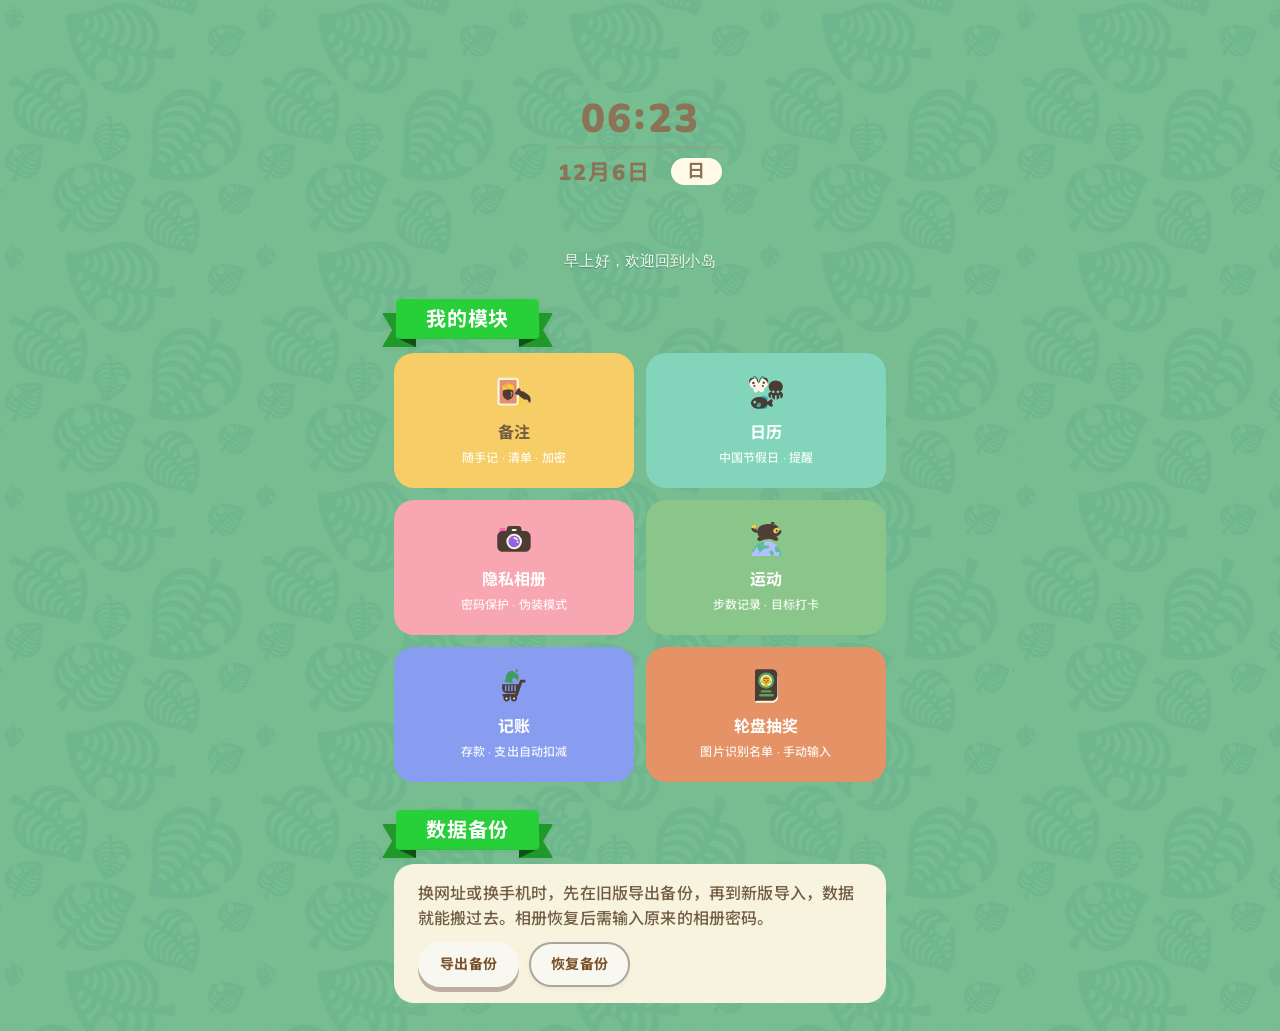
==== commit 9696217e: "cloud OCR uses raw image" ====
--- a/mobile.html
+++ b/mobile.html
@@ -9,7 +9,7 @@
         <link rel="icon" href="./icon-180.png" />
         <link rel="apple-touch-icon" href="./icon-180.png" />
         <title>小岛生活</title>
-      <script type="module" crossorigin src="./assets/mobile-BVuqs8he.js"></script>
+      <script type="module" crossorigin src="./assets/mobile-DyE0ELYL.js"></script>
       <link rel="modulepreload" crossorigin href="./assets/Wallet-O0yBPDvD.js">
       <link rel="stylesheet" crossorigin href="./assets/Wallet-Bjj44IBG.css">
       <link rel="stylesheet" crossorigin href="./assets/mobile-mYbQJjH1.css">
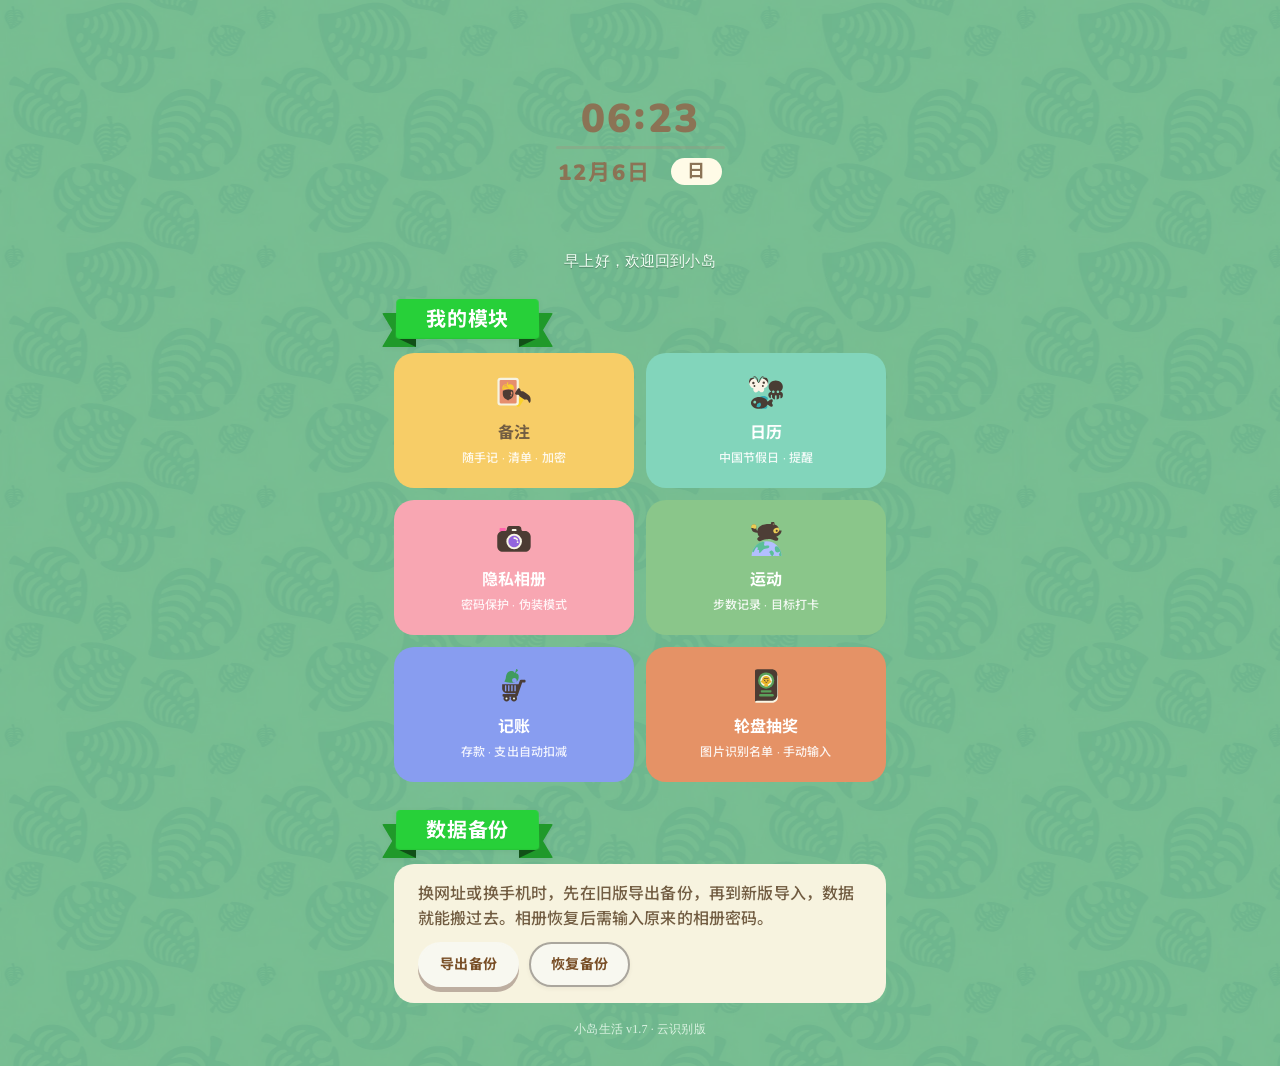
==== commit 8d672afd: "version tag v1.7" ====
--- a/mobile.html
+++ b/mobile.html
@@ -9,7 +9,7 @@
         <link rel="icon" href="./icon-180.png" />
         <link rel="apple-touch-icon" href="./icon-180.png" />
         <title>小岛生活</title>
-      <script type="module" crossorigin src="./assets/mobile-DyE0ELYL.js"></script>
+      <script type="module" crossorigin src="./assets/mobile-BYZOa385.js"></script>
       <link rel="modulepreload" crossorigin href="./assets/Wallet-O0yBPDvD.js">
       <link rel="stylesheet" crossorigin href="./assets/Wallet-Bjj44IBG.css">
       <link rel="stylesheet" crossorigin href="./assets/mobile-mYbQJjH1.css">
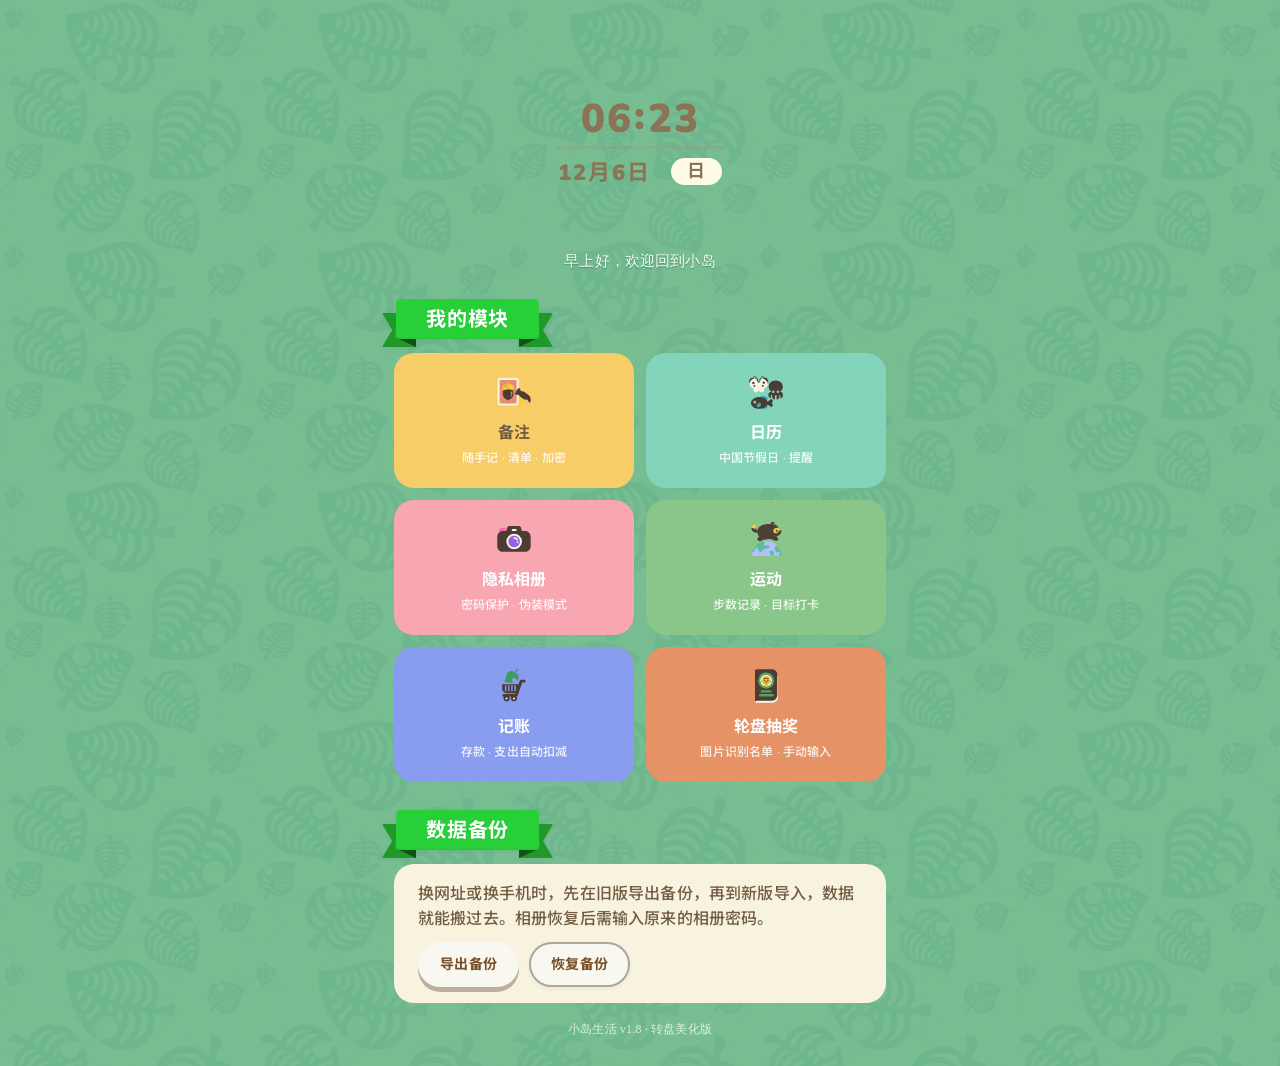
==== commit 93091211: "wheel layout v1.8" ====
--- a/mobile.html
+++ b/mobile.html
@@ -9,7 +9,7 @@
         <link rel="icon" href="./icon-180.png" />
         <link rel="apple-touch-icon" href="./icon-180.png" />
         <title>小岛生活</title>
-      <script type="module" crossorigin src="./assets/mobile-BYZOa385.js"></script>
+      <script type="module" crossorigin src="./assets/mobile-DHcQjFRz.js"></script>
       <link rel="modulepreload" crossorigin href="./assets/Wallet-O0yBPDvD.js">
       <link rel="stylesheet" crossorigin href="./assets/Wallet-Bjj44IBG.css">
       <link rel="stylesheet" crossorigin href="./assets/mobile-mYbQJjH1.css">
